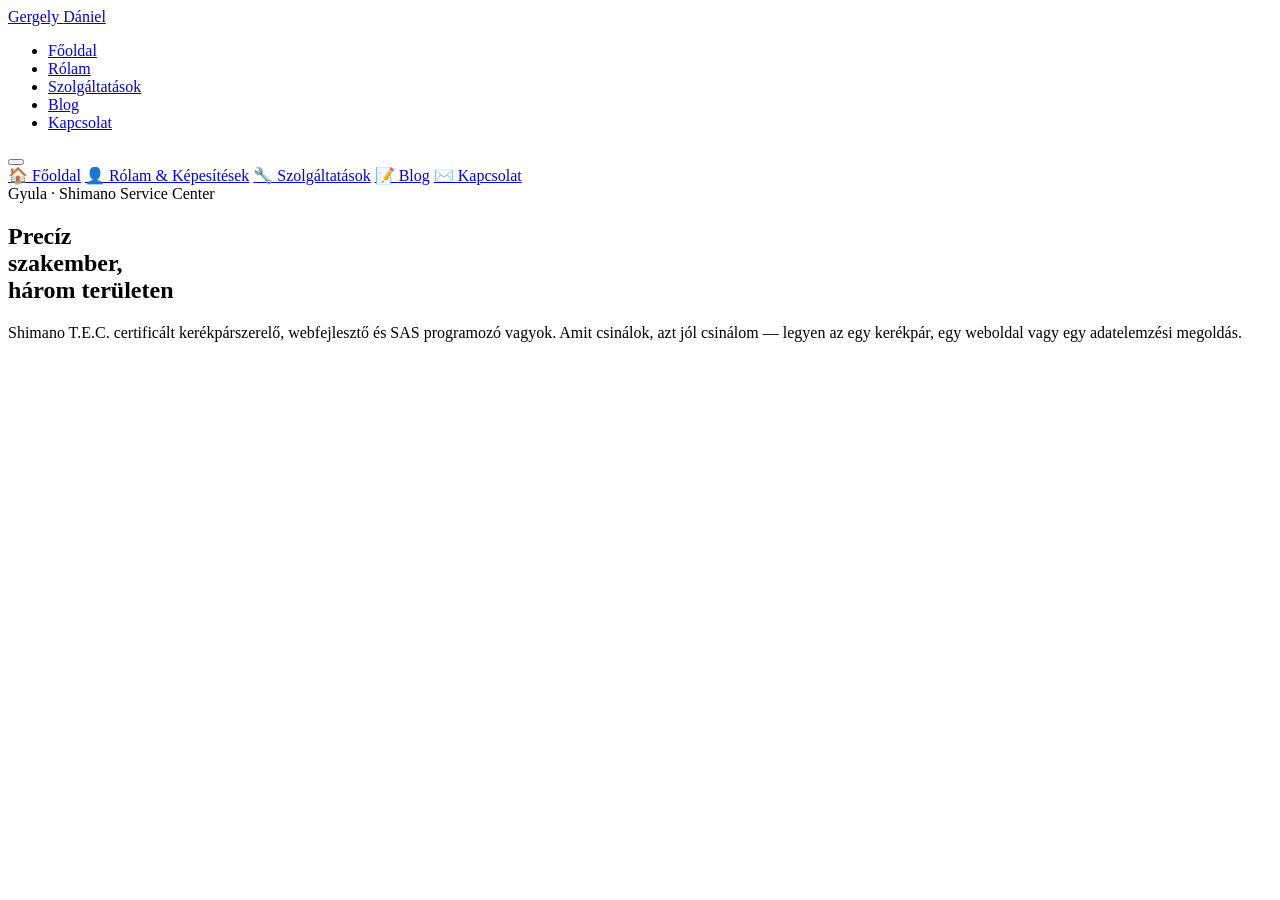
==== index.html @ d9938f2e "..." ====
<!DOCTYPE html>
<html lang="hu">
<head>
  <meta charset="UTF-8">
  <meta name="viewport" content="width=device-width, initial-scale=1.0">
  <meta name="description" content="Shimano T.E.C. certificált kerékpárszerelő, webfejlesztő és SAS programozó Gyuláról.">
  <title>Gergely Dániel – Shimano szerelő · Webfejlesztő · SAS programozó</title>
  <link rel="stylesheet" href="css/style.css">
  <link rel="stylesheet" href="css/home.css">
</head>
<body data-page="home">

  <!-- NAVIGÁCIÓ -->
  <nav class="nav scrolled">
    <div class="nav-inner">
      <a href="index.html" class="nav-logo">Gergely <span>Dániel</span></a>
      <ul class="nav-links">
        <li><a href="index.html" data-page="home">Főoldal</a></li>
        <li><a href="pages/rolam.html" data-page="rolam">Rólam</a></li>
        <li><a href="pages/szolgaltatasok.html" data-page="szolgaltatasok">Szolgáltatások</a></li>
        <li><a href="pages/blog.html" data-page="blog">Blog</a></li>
        <li><a href="pages/kapcsolat.html" data-page="kapcsolat" class="nav-cta">Kapcsolat</a></li>
      </ul>
      <button class="hamburger" id="hamburger" aria-label="Menü">
        <span></span><span></span><span></span>
      </button>
    </div>
  </nav>

  <div class="mobile-nav" id="mobile-nav">
    <a href="index.html">🏠 Főoldal</a>
    <a href="pages/rolam.html">👤 Rólam &amp; Képesítések</a>
    <a href="pages/szolgaltatasok.html">🔧 Szolgáltatások</a>
    <a href="pages/blog.html">📝 Blog</a>
    <a href="pages/kapcsolat.html">✉️ Kapcsolat</a>
  </div>

  <div class="page">

    <!-- HERO -->
    <section class="hero">

      <div class="hero-left">
        <div class="hero-eyebrown">
          <div class="hero-eyebrown-dot"></div>
          Gyula · Shimano Service Center
        </div>

        <h1 class="hero-title">
          Precíz<br>
          <span class="line-blue">szakember,</span><br>
          <span class="line-thin">három területen</span>
        </h1>

        <p class="hero-desc">
          Shimano T.E.C. certificált kerékpárszerelő, webfejlesztő és SAS programozó vagyok.
          Amit csinálok, azt jól csinálom — legyen az egy kerékpár, egy weboldal vagy egy adatelemzési megoldás.
        </p>

        
          
      </div>
    </section>
  </div>


  <script src="js/nav.js"></script>
</body>

</html>
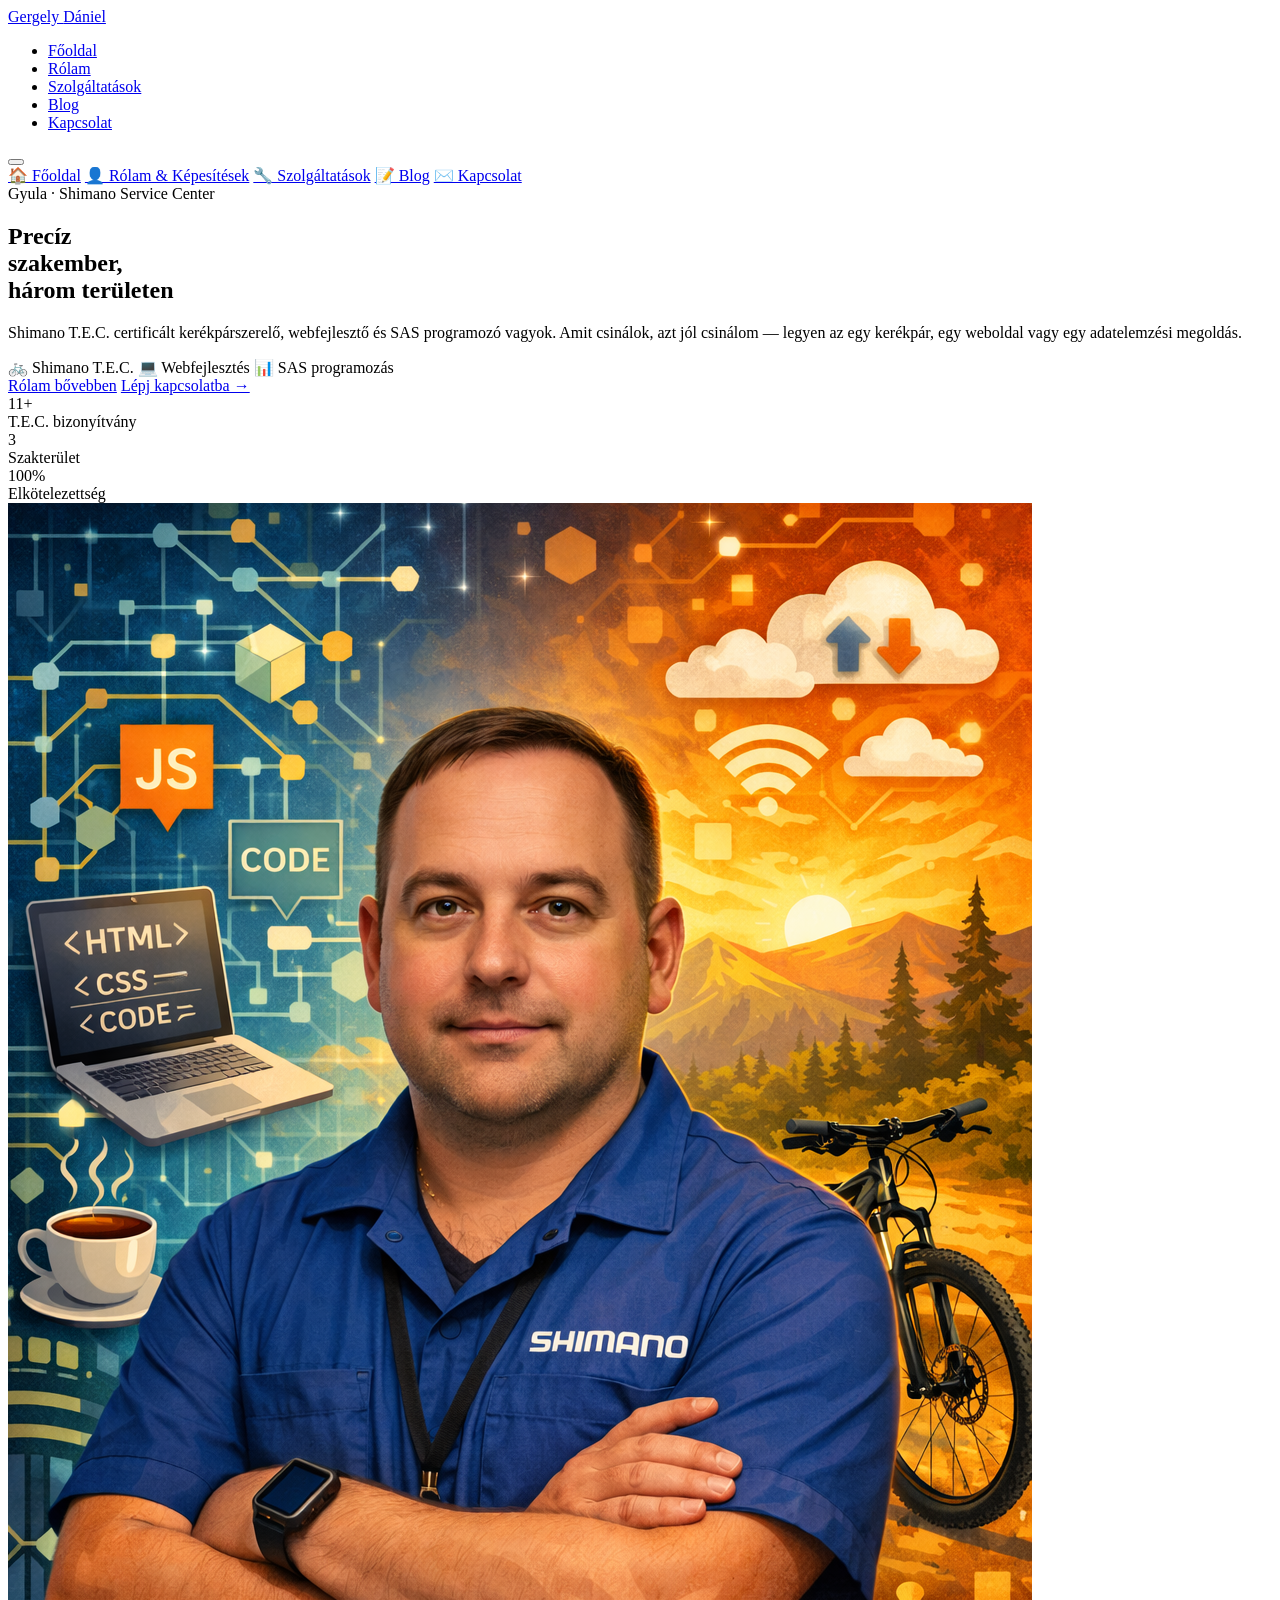
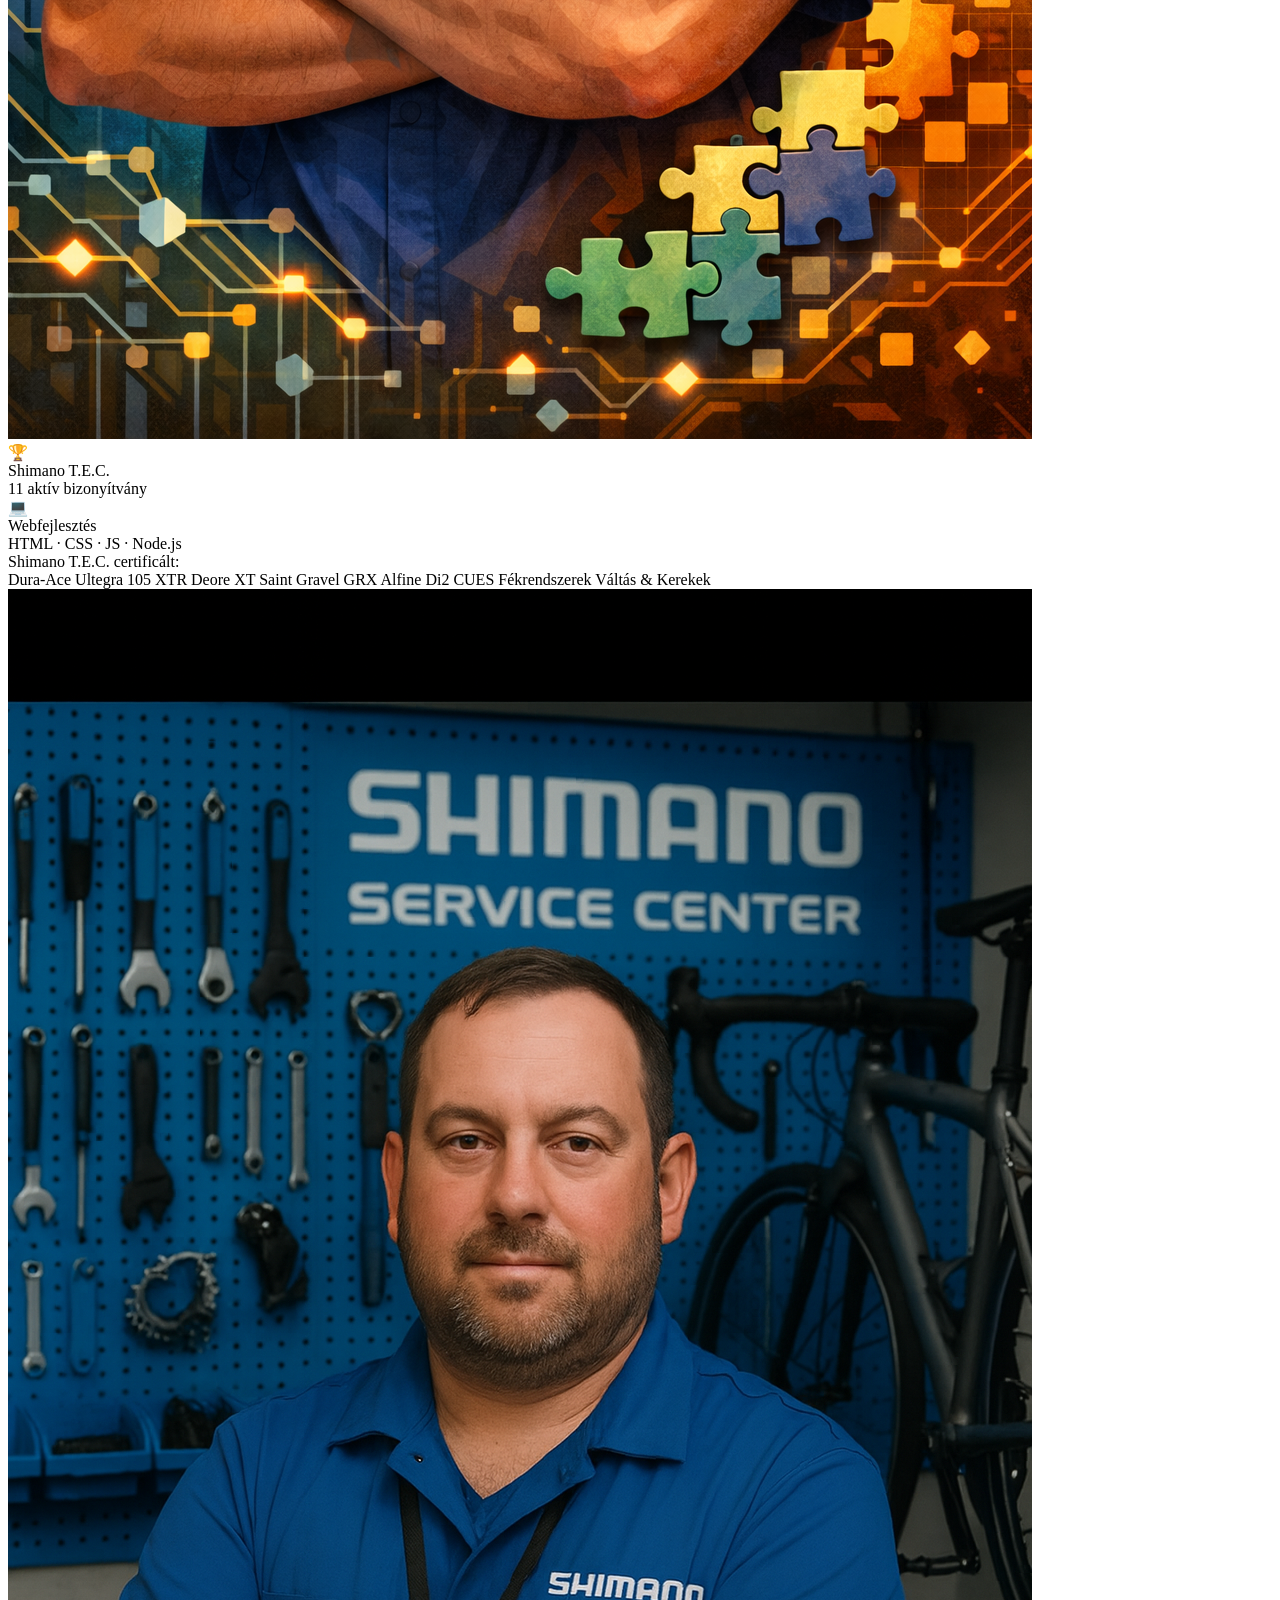
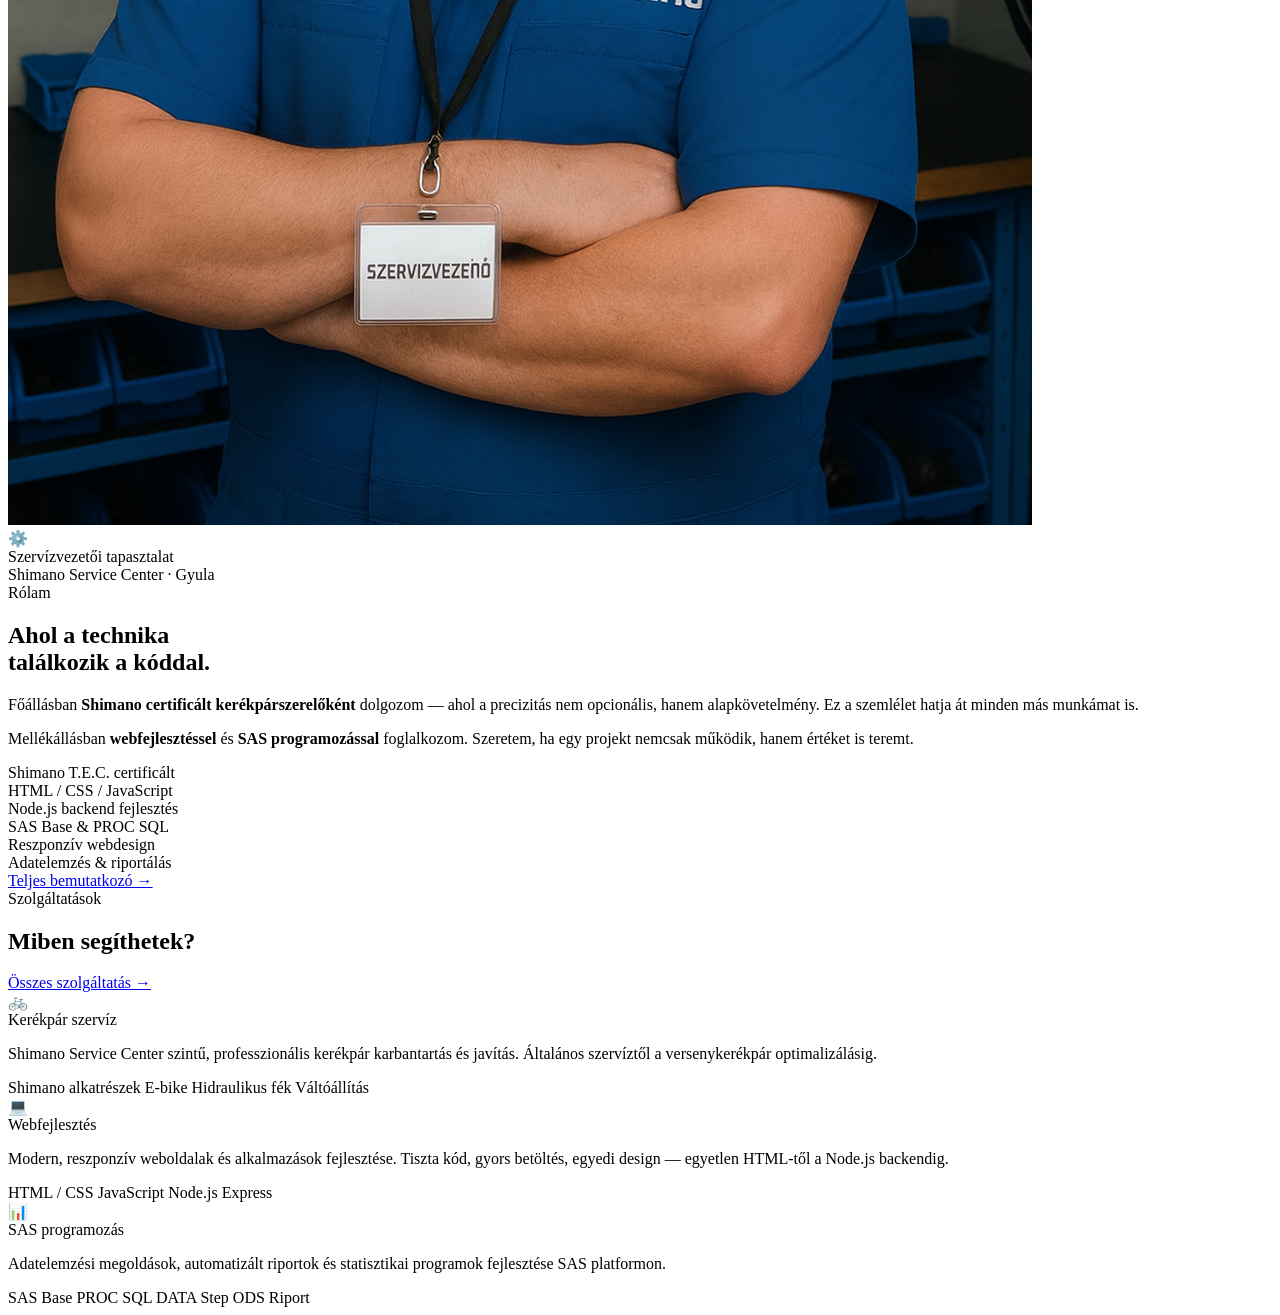
==== commit 9aa79303: "..." ====
--- a/index.html
+++ b/index.html
@@ -57,10 +57,163 @@
           Amit csinálok, azt jól csinálom — legyen az egy kerékpár, egy weboldal vagy egy adatelemzési megoldás.
         </p>
 
-        
-          
-      </div>
+        <div class="hero-roles">
+          <span class="hero-role">🚲 Shimano T.E.C.</span>
+          <span class="hero-role">💻 Webfejlesztés</span>
+          <span class="hero-role">📊 SAS programozás</span>
+        </div>
+
+        <div class="hero-btns">
+          <a href="pages/rolam.html" class="btn btn-dark">Rólam bővebben</a>
+          <a href="pages/kapcsolat.html" class="btn btn-outline">Lépj kapcsolatba →</a>
+        </div>
+
+        <div class="hero-stats">
+          <div class="hero-stat">
+            <span class="hero-stat-n">11<span>+</span></span>
+            <div class="hero-stat-1">T.E.C. bizonyítvány</div>
+          </div>
+          <div class="hero-stat">
+            <span class="hero-stat-n">3</span>
+            <div class="hero-stat-1">Szakterület</div>
+          </div>
+          <div class="hero-stat">
+            <span class="hero-stat-n">100<span>%</span></span>
+            <div class="hero-stat-l">Elkötelezettség</div>
+          </div>
+        </div>          
+      </div>
+
+      <div class="hero-right">
+        <img src="images/foto_ai.png" alt="Gergely Dániel" loading="eager">
+        <div class="hero-right-overlay"></div>
+        <div class="float-card float-card-top">
+          <div class="float-card-ico">🏆</div>
+          <div>
+            <div>Shimano T.E.C.</div>
+            <div class="float-card-sub">11 aktív bizonyítvány</div>
+          </div>
+        </div>
+        <div class="float-card float-card-bottom">
+          <div class="float-card-ico">💻</div>
+          <div>
+            <div>Webfejlesztés</div>
+            <div class="float-card-sub">HTML · CSS · JS · Node.js</div>
+          </div>
+        </div>
+      </div>
+
     </section>
+
+    <!-- SHIMANO STRIP -->
+    <div class="shimano-strip">
+      <div class="shimano-strip-inner">
+        <div class="shimano-strip-label">Shimano T.E.C. certificált:</div>
+        <div class="shimano-strip-certs">
+          <span class="shimano-cert">Dura-Ace</span>
+          <span class="shimano-cert">Ultegra</span>
+          <span class="shimano-cert">105</span>
+          <span class="shimano-cert">XTR</span>
+          <span class="shimano-cert">Deore XT</span>
+          <span class="shimano-cert">Saint</span>
+          <span class="shimano-cert">Gravel GRX</span>
+          <span class="shimano-cert">Alfine Di2</span>
+          <span class="shimano-cert">CUES</span>
+          <span class="shimano-cert">Fékrendszerek</span>
+          <span class="shimano-cert">Váltás &amp; Kerekek</span>
+        </div>
+      </div>
+    </div>
+
+    <!-- RÓLAM PREVIEW -->
+    <section class="about-preview">
+      <div class="about-grid">
+
+        <div class="about-img-wrap animate-up">
+          <img src="images/foto_real.PNG" alt="Gergely Dániel - Shimano Service Center" loading="lazy">
+          <div class="about-img-badge">
+            <div class="about-img-badge-ico">⚙️</div>
+            <div>
+              <div class="about-img-badge-title">Szervízvezetői tapasztalat</div>
+              <div class="about-img-badge-sub">Shimano Service Center · Gyula</div>
+            </div>
+          </div>
+        </div>
+
+        <div class="animate-up delay-2">
+          <div class="label">Rólam</div>
+          <h2>Ahol a technika<br>találkozik a kóddal.</h2>
+          <div class="about-content">
+            <p>Főállásban <strong>Shimano certificált kerékpárszerelőként</strong> dolgozom — ahol a precizitás nem opcionális, hanem alapkövetelmény. Ez a szemlélet hatja át minden más munkámat is.</p>
+            <p>Mellékállásban <strong>webfejlesztéssel</strong> és <strong>SAS programozással</strong> foglalkozom. Szeretem, ha egy projekt nemcsak működik, hanem értéket is teremt.</p>
+          </div>
+          <div class="about-skills">
+            <div class="about-skill">Shimano T.E.C. certificált</div>
+            <div class="about-skill">HTML / CSS / JavaScript</div>
+            <div class="about-skill">Node.js backend fejlesztés</div>
+            <div class="about-skill">SAS Base &amp; PROC SQL</div>
+            <div class="about-skill">Reszponzív webdesign</div>
+            <div class="about-skill">Adatelemzés &amp; riportálás</div>
+          </div>
+          <a href="pages/rolam.html" class="btn btn-blue">Teljes bemutatkozó →</a>
+        </div>
+
+      </div>
+    </section>
+
+    <!-- SZOLGÁLTATÁSOK PREVIEW -->
+    <section class="services-preview">
+      <div class="services-head">
+        <div>
+          <div class="label">Szolgáltatások</div>
+          <h2 class="h2">Miben segíthetek?</h2>
+        </div>
+        <a href="pages/szolgaltatasok.html" class="btn btn-outline">Összes szolgáltatás →</a>
+      </div>
+
+      <div class="services-grid">
+
+        <div class="service-card animate-up">
+          <div class="service-icon icon-blue">🚲</div>
+          <div class="service-title">Kerékpár szervíz</div>
+          <p class="service-desc">Shimano Service Center szintű, professzionális kerékpár karbantartás és javítás. Általános szervíztől a versenykerékpár optimalizálásig.</p>
+          <div class="service-chips">
+            <span class="service-chip">Shimano alkatrészek</span>
+            <span class="service-chip">E-bike</span>
+            <span class="service-chip">Hidraulikus fék</span>
+            <span class="service-chip">Váltóállítás</span>
+          </div>
+        </div>
+
+        <div class="service-card animate-up delay-2">
+          <div class="service-icon icon-slate">💻</div>
+          <div class="service-title">Webfejlesztés</div>
+          <p class="service-desc">Modern, reszponzív weboldalak és alkalmazások fejlesztése. Tiszta kód, gyors betöltés, egyedi design — egyetlen HTML-től a Node.js backendig.</p>
+          <div class="service-chips">
+            <span class="chip">HTML / CSS</span>
+            <span class="chip">JavaScript</span>
+            <span class="chip">Node.js</span>
+            <span class="chip">Express</span>
+          </div>
+        </div>
+
+        <div class="service-card animate-up delay-3">
+          <div class="service-icon icon-cyan">📊</div>
+          <div class="service-title">SAS programozás</div>
+          <p class="service-desc">Adatelemzési megoldások, automatizált riportok és statisztikai programok fejlesztése SAS platformon.</p>
+          <div class="service-chips">
+            <span class="chip">SAS Base</span>
+            <span class="chip">PROC SQL</span>
+            <span class="chip">DATA Step</span>
+            <span class="chip">ODS Riport</span>
+          </div>
+        </div>
+
+      </div>
+    </section>
+
+    <!-- CERT TEASER -->
+    
   </div>
 
 
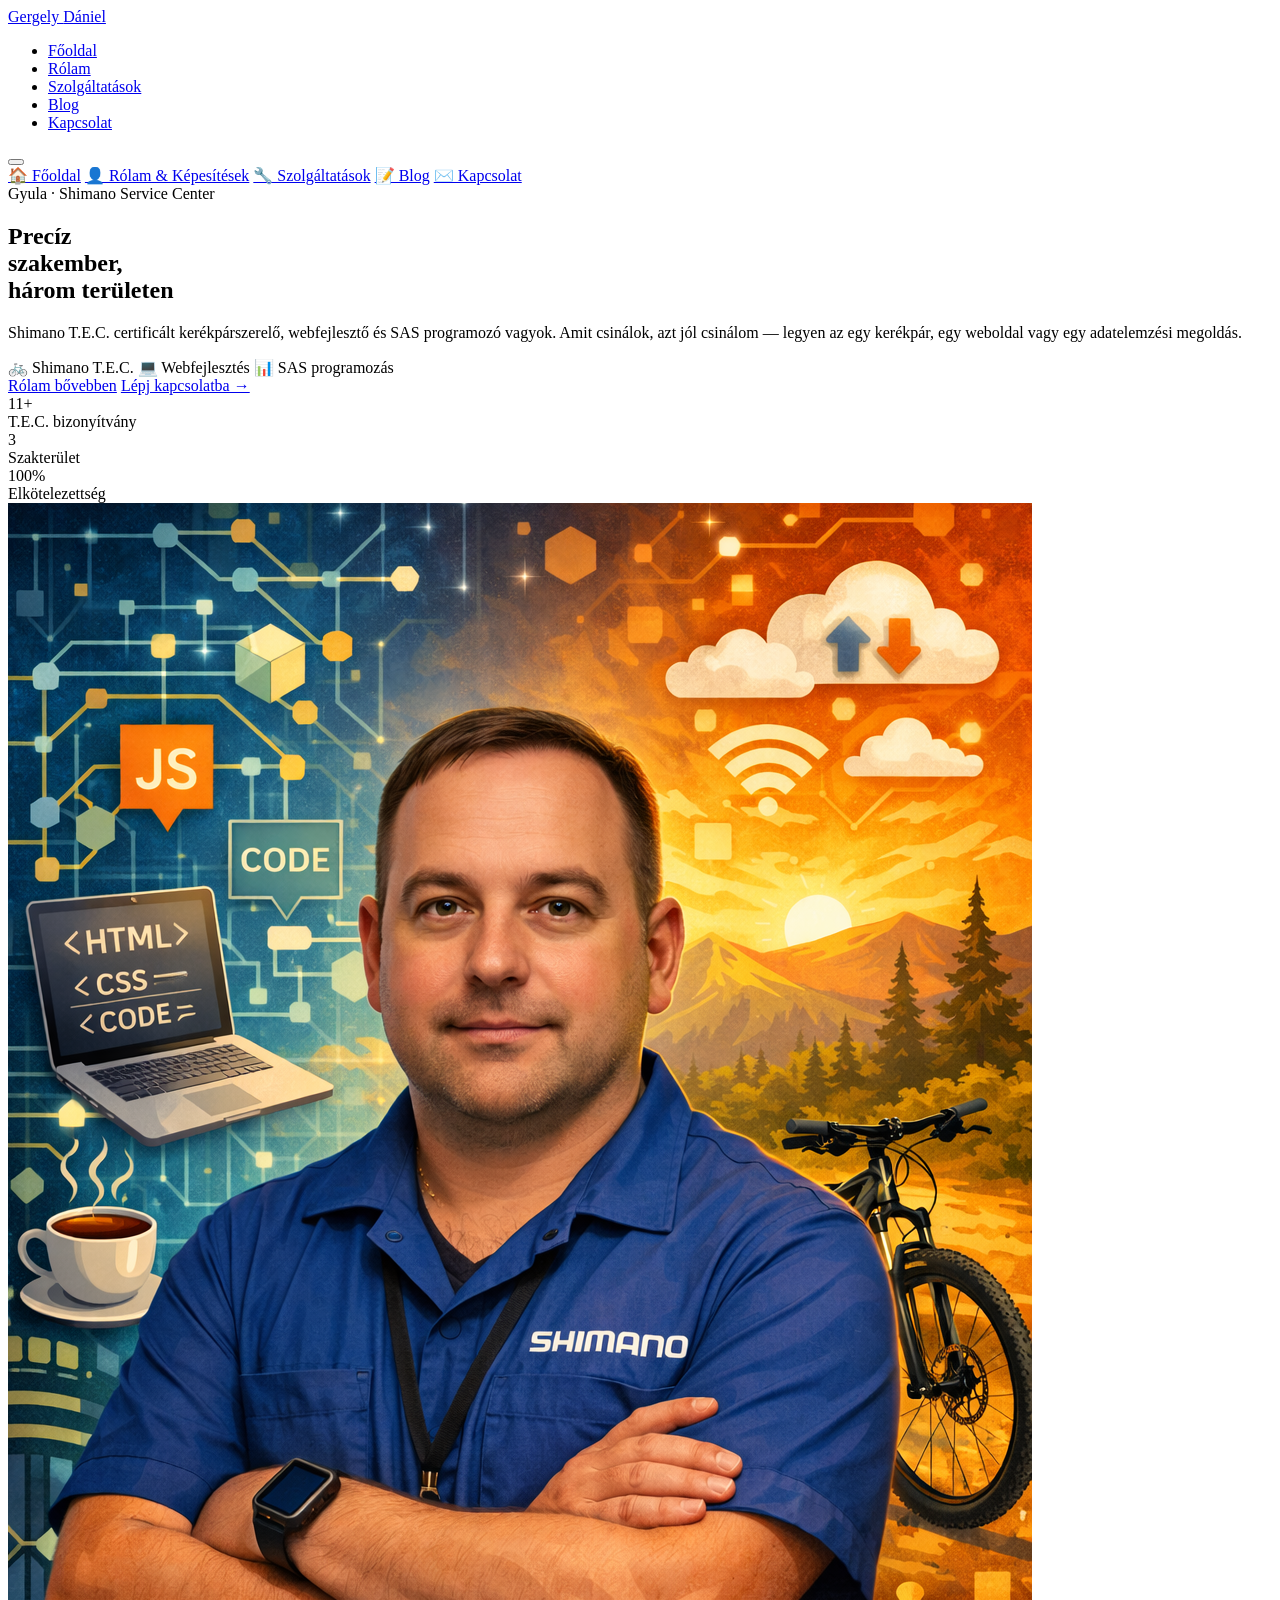
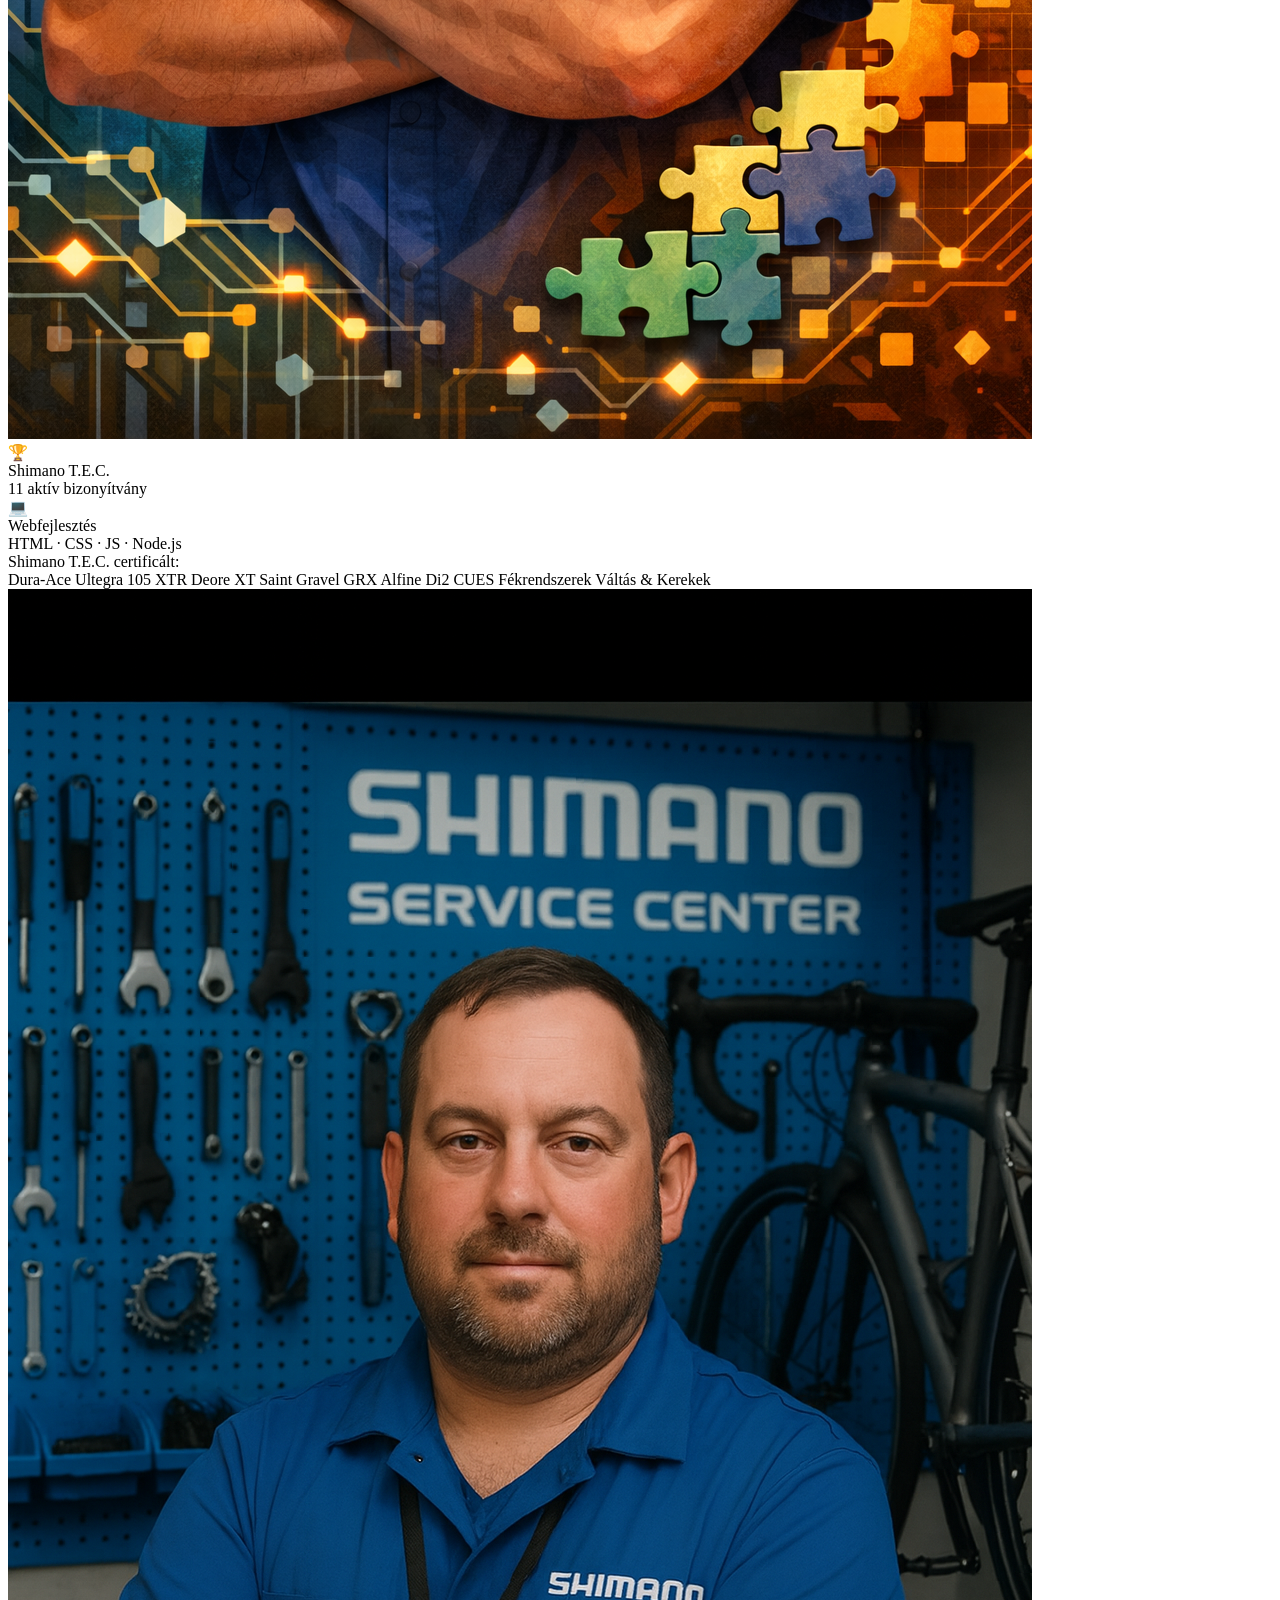
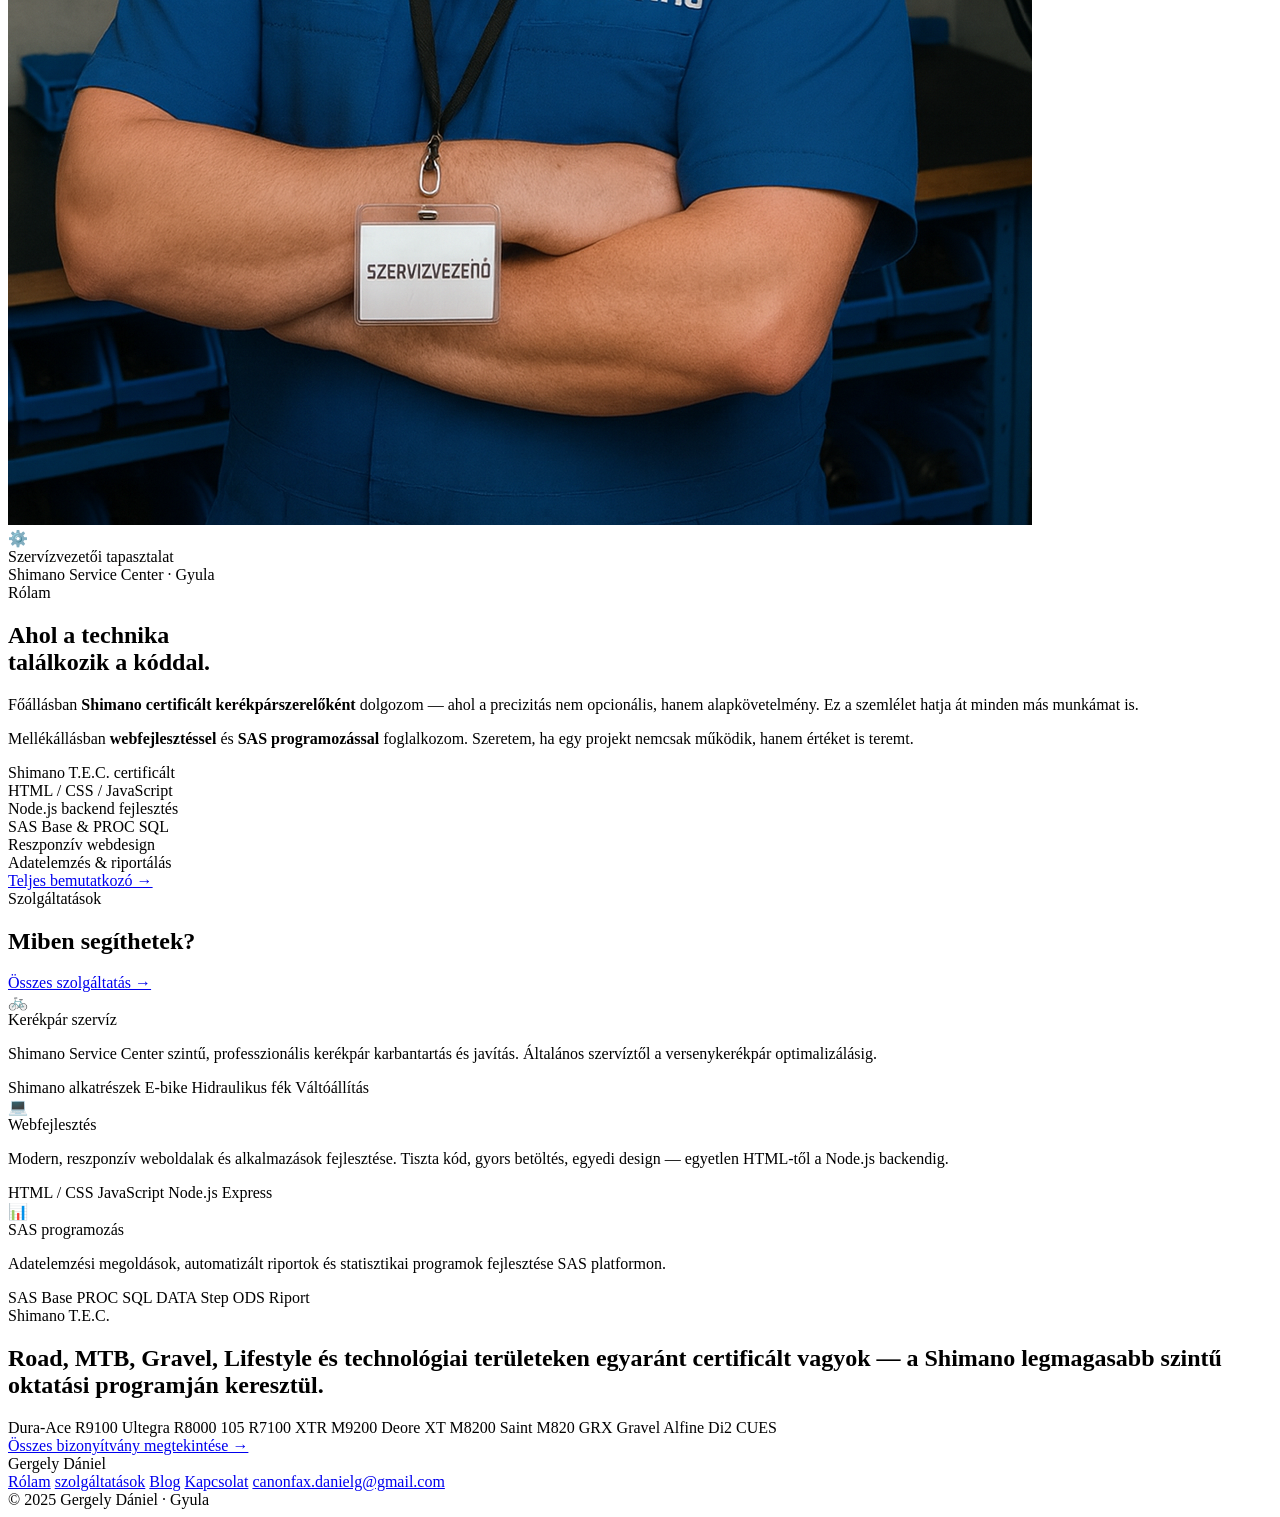
==== commit 02bcf84e: "..." ====
--- a/index.html
+++ b/index.html
@@ -213,9 +213,42 @@
     </section>
 
     <!-- CERT TEASER -->
-    
+    <section class="cert-teaser">
+      <div class="cert-teaser-inner animate-up">
+        <div class="label">Shimano T.E.C.</div>
+        <h2 class="lead">Road, MTB, Gravel, Lifestyle és technológiai területeken egyaránt certificált vagyok — a Shimano legmagasabb szintű oktatási programján keresztül.</h2>
+        <div class="cert-badges-row">
+          <span class="cert-badge-pill">Dura-Ace R9100</span>
+          <span class="cert-badge-pill">Ultegra R8000</span>
+          <span class="cert-badge-pill">105 R7100</span>
+          <span class="cert-badge-pill">XTR M9200</span>
+          <span class="cert-badge-pill">Deore XT M8200</span>
+          <span class="cert-badge-pill">Saint M820</span>
+          <span class="cert-badge-pill">GRX Gravel</span>
+          <span class="cert-badge-pill">Alfine Di2</span>
+          <span class="cert-badge-pill">CUES</span>
+        </div>
+        <a href="pages/rolam.html" class="btn cert-teaser-btn">Összes bizonyítvány megtekintése →</a>
+      </div>
+    </section>
+
+
   </div>
 
+  <!-- FOOTER -->
+  <footer>
+    <div class="footer-inner">
+      <div class="footer-logo">Gergely <span>Dániel</span></div>
+      <div class="footer-links">
+        <a href="pages/rolam.html">Rólam</a>
+        <a href="pages/szolgaltatasok.html">szolgáltatások</a>
+        <a href="pages/blog.html">Blog</a>
+        <a href="pages/kapcsolat.html">Kapcsolat</a>
+        <a href="mailto:canonfax.danielg@gmail.com">canonfax.danielg@gmail.com</a>
+      </div>
+      <div>© 2025 Gergely Dániel · Gyula</div>
+    </div>
+  </footer>
 
   <script src="js/nav.js"></script>
 </body>
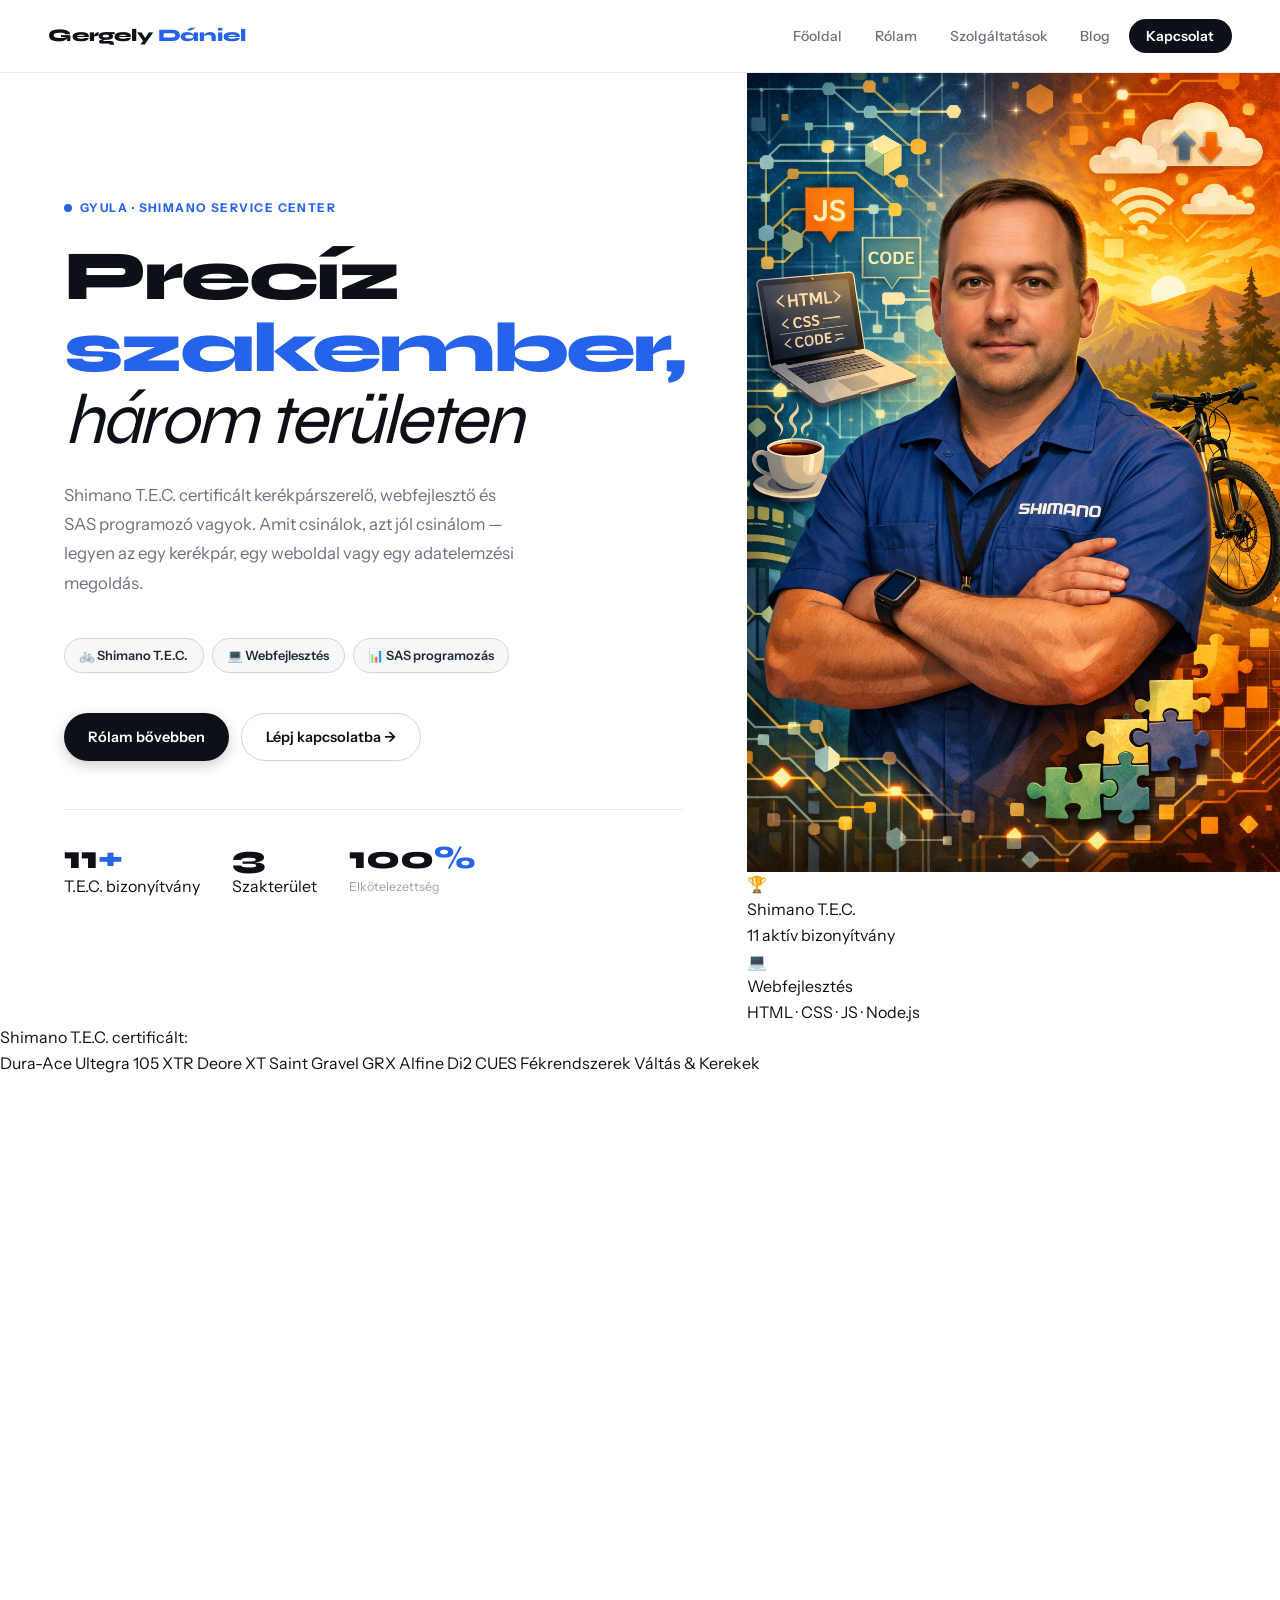
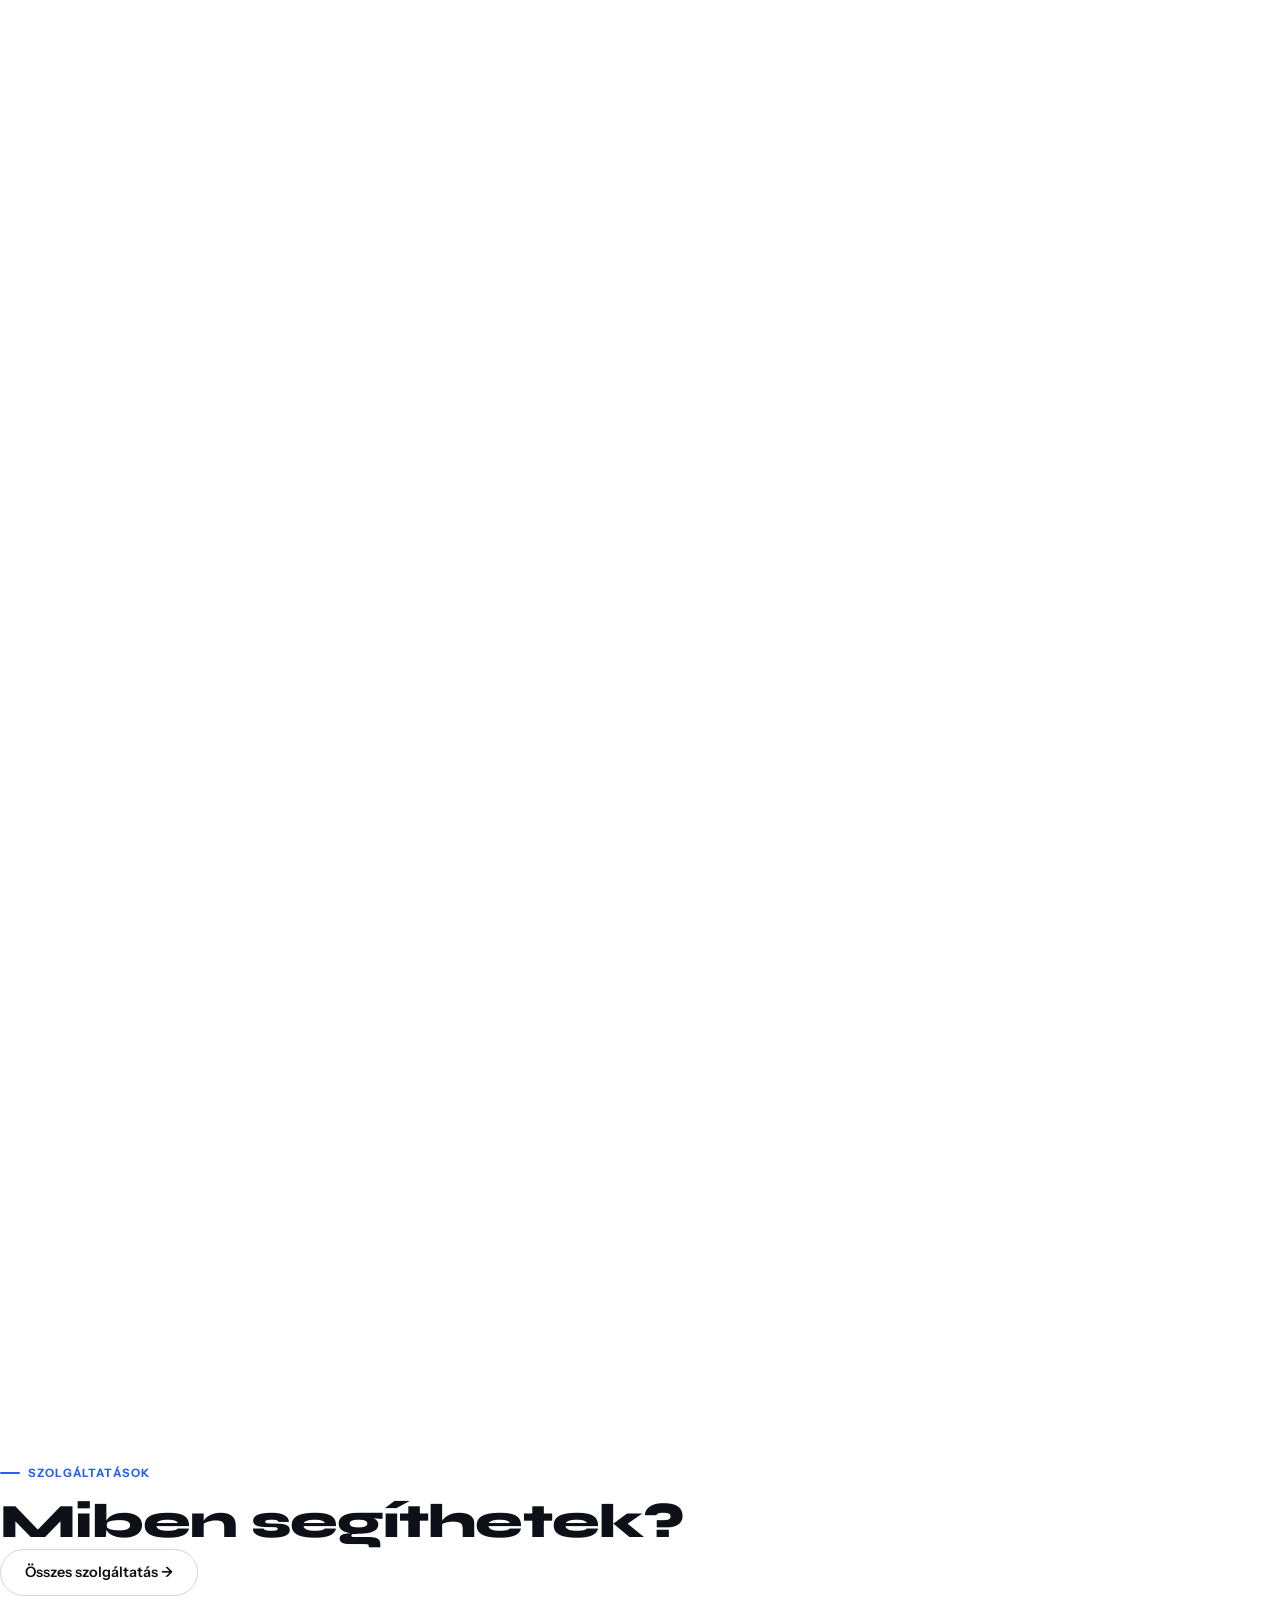
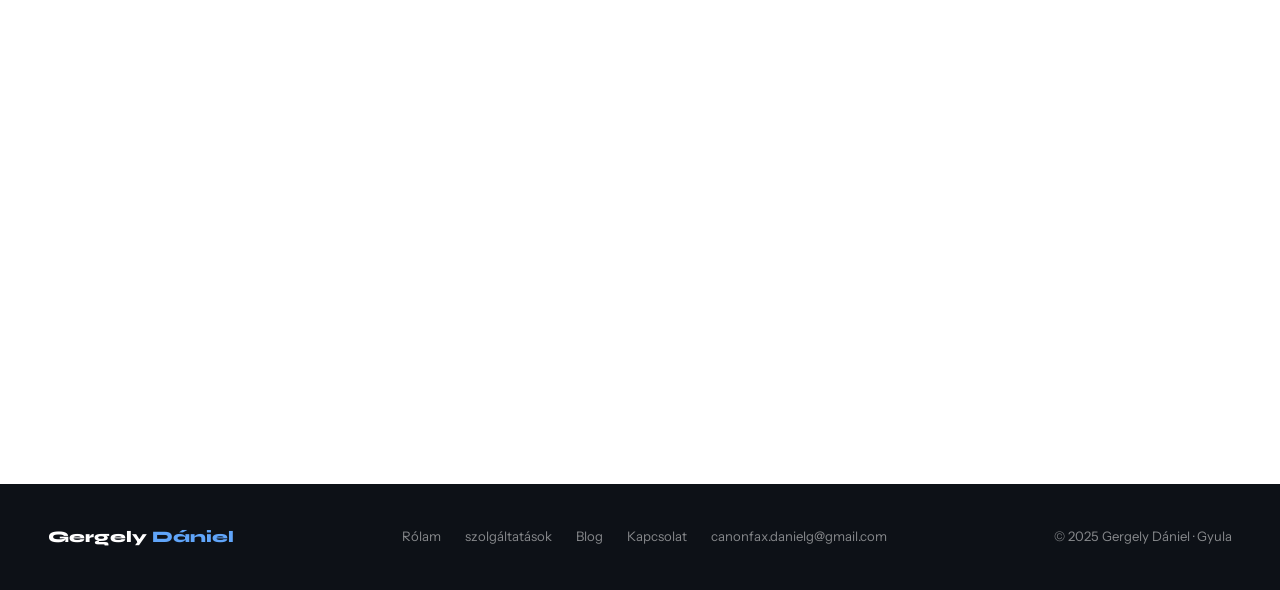
==== commit fd1aeded: "..." ====
--- a/index.html
+++ b/index.html
@@ -41,8 +41,8 @@
     <section class="hero">
 
       <div class="hero-left">
-        <div class="hero-eyebrown">
-          <div class="hero-eyebrown-dot"></div>
+        <div class="hero-eyebrow">
+          <div class="hero-eyebrow-dot"></div>
           Gyula · Shimano Service Center
         </div>
 
--- a/css/style.css
+++ b/css/style.css
@@ -0,0 +1,293 @@
+/* ═══════════════════════════════════════════
+   Gergely Dániel Portfolio · style.css
+   Közös alap – csak globális stílusok
+   ═══════════════════════════════════════════ */
+
+@import url('https://fonts.googleapis.com/css2?family=Syne:wght@400;500;600;700;800&family=Instrument+Sans:ital,wght@0,400;0,500;0,600;1,400&display=swap');
+
+/* ── Változók ── */
+:root {
+  --white:      #ffffff;
+  --off:        #f7f8fa;
+  --off2:       #f0f2f5;
+  --gray-100:   #e8eaed;
+  --gray-200:   #d1d5db;
+  --gray-400:   #9ca3af;
+  --gray-600:   #6b7280;
+  --gray-800:   #1f2937;
+  --ink:        #0d1117;
+  --blue:       #2563eb;
+  --blue-dark:  #1d4ed8;
+  --blue-light: #60a5fa;
+  --blue-pale:  #eff6ff;
+  --blue-mid:   #bfdbfe;
+  --green:      #10b981;
+  --orange:     #f59e0b;
+  --shimano:    #0066cc;
+
+  --font-display: 'Syne', sans-serif;
+  --font-body:    'Instrument Sans', sans-serif;
+
+  --shadow-sm: 0 1px 3px rgba(0,0,0,.06);
+  --shadow:    0 4px 20px rgba(0,0,0,.08);
+  --shadow-lg: 0 12px 40px rgba(0,0,0,.12);
+  --shadow-xl: 0 24px 60px rgba(0,0,0,.15);
+
+  --r:    8px;
+  --r2:   16px;
+  --r3:   24px;
+  --t:    .2s ease;
+  --nav-h: 72px;
+}
+
+/* ── Reset ── */
+*, *::before, *::after { box-sizing: border-box; margin: 0; padding: 0; }
+html { scroll-behavior: smooth; font-size: 16px; -webkit-font-smoothing: antialiased; }
+body {
+  font-family: var(--font-body);
+  background: var(--white);
+  color: var(--ink);
+  line-height: 1.6;
+  overflow-x: hidden;
+}
+img { max-width: 100%; height: auto; display: block; }
+a { color: inherit; text-decoration: none; }
+button { font-family: var(--font-body); cursor: pointer; }
+
+/* ── Tipográfia ── */
+.h1 {
+  font-family: var(--font-display);
+  font-size: clamp(2.8rem, 6vw, 5rem);
+  font-weight: 800; line-height: 1.05;
+  letter-spacing: -.03em; color: var(--ink);
+}
+.h2 {
+  font-family: var(--font-display);
+  font-size: clamp(2rem, 4vw, 3rem);
+  font-weight: 800; line-height: 1.1;
+  letter-spacing: -.02em; color: var(--ink);
+}
+.h3 {
+  font-family: var(--font-display);
+  font-size: 1.35rem; font-weight: 700;
+  letter-spacing: -.01em; color: var(--ink);
+}
+.lead {
+  font-size: clamp(1rem, 2vw, 1.15rem);
+  color: var(--gray-600); line-height: 1.75;
+}
+
+/* ── Label ── */
+.label {
+  display: inline-flex; align-items: center; gap: .5rem;
+  font-size: .72rem; font-weight: 700; letter-spacing: .1em; text-transform: uppercase;
+  color: var(--blue); margin-bottom: .85rem;
+}
+.label::before {
+  content: ''; width: 20px; height: 2px;
+  background: var(--blue); border-radius: 2px; flex-shrink: 0;
+}
+
+/* ── Gombok ── */
+.btn {
+  display: inline-flex; align-items: center; gap: .45rem;
+  font-family: var(--font-body); font-size: .9rem; font-weight: 600;
+  padding: .7rem 1.5rem; border-radius: 50px; border: none;
+  cursor: pointer; transition: all var(--t); text-decoration: none;
+  white-space: nowrap;
+}
+.btn-dark {
+  background: var(--ink); color: var(--white);
+  box-shadow: 0 4px 14px rgba(0,0,0,.2);
+}
+.btn-dark:hover {
+  background: var(--gray-800);
+  transform: translateY(-2px);
+  box-shadow: 0 8px 24px rgba(0,0,0,.25);
+}
+.btn-blue {
+  background: var(--blue); color: var(--white);
+  box-shadow: 0 4px 14px rgba(37,99,235,.3);
+}
+.btn-blue:hover {
+  background: var(--blue-dark);
+  transform: translateY(-2px);
+  box-shadow: 0 8px 24px rgba(37,99,235,.4);
+}
+.btn-outline {
+  background: transparent; color: var(--ink);
+  border: 1.5px solid var(--gray-200);
+}
+.btn-outline:hover {
+  border-color: var(--blue); color: var(--blue);
+  transform: translateY(-2px);
+}
+.btn-sm { padding: .45rem .95rem; font-size: .82rem; }
+
+/* ── Badge ── */
+.badge {
+  display: inline-flex; align-items: center; gap: .3rem;
+  font-size: .72rem; font-weight: 700;
+  padding: .3rem .75rem; border-radius: 50px;
+}
+.badge-blue   { background: var(--blue-pale); color: var(--blue); }
+.badge-green  { background: #ecfdf5; color: var(--green); }
+.badge-gray   { background: var(--off2); color: var(--gray-600); border: 1px solid var(--gray-200); }
+
+/* ── Chip ── */
+.chip {
+  display: inline-block; font-size: .72rem; font-weight: 600;
+  padding: .25rem .65rem; border-radius: 50px;
+  background: var(--off2); color: var(--gray-600);
+  border: 1px solid var(--gray-200);
+}
+
+/* ── Szekciók ── */
+.section {
+  padding: clamp(4rem, 8vw, 7rem) clamp(1.5rem, 5vw, 3rem);
+}
+.section-inner { max-width: 1280px; margin: 0 auto; }
+.section-narrow { max-width: 900px; margin: 0 auto; }
+
+/* ── Kártya ── */
+.card {
+  background: var(--white); border: 1px solid var(--gray-100);
+  border-radius: var(--r2); padding: 1.75rem;
+  box-shadow: var(--shadow-sm); transition: all .3s ease;
+}
+.card:hover { box-shadow: var(--shadow); transform: translateY(-3px); }
+
+/* ── Navigáció ── */
+.nav {
+  position: fixed; top: 0; left: 0; right: 0; z-index: 1000;
+  height: var(--nav-h);
+  display: flex; align-items: center;
+  padding: 0 clamp(1.5rem, 5vw, 3rem);
+  transition: background .3s, box-shadow .3s;
+}
+.nav.scrolled {
+  background: rgba(255,255,255,.95);
+  backdrop-filter: blur(20px);
+  box-shadow: 0 1px 0 var(--gray-100);
+}
+.nav-inner {
+  width: 100%; max-width: 1280px; margin: 0 auto;
+  display: flex; align-items: center; justify-content: space-between;
+}
+.nav-logo {
+  font-family: var(--font-display);
+  font-size: 1.1rem; font-weight: 800;
+  color: var(--ink); letter-spacing: -.01em;
+}
+.nav-logo span { color: var(--blue); }
+
+.nav-links {
+  display: flex; align-items: center; gap: .25rem; list-style: none;
+}
+.nav-links a {
+  font-size: .875rem; font-weight: 500; color: var(--gray-600);
+  padding: .45rem .9rem; border-radius: 6px;
+  transition: all var(--t); position: relative;
+}
+.nav-links a:hover { color: var(--ink); background: var(--off2); }
+.nav-links a.active { color: var(--ink); }
+.nav-links a.active::after {
+  content: ''; position: absolute; bottom: 2px; left: 50%;
+  transform: translateX(-50%);
+  width: 4px; height: 4px; border-radius: 50%; background: var(--blue);
+}
+.nav-cta {
+  background: var(--ink) !important; color: var(--white) !important;
+  padding: .5rem 1.1rem !important; border-radius: 50px !important;
+  font-weight: 600 !important;
+}
+.nav-cta:hover {
+  background: var(--blue) !important;
+  transform: translateY(-1px);
+}
+
+/* ── Hamburger ── */
+.hamburger {
+  display: none; flex-direction: column; gap: 5px;
+  background: none; border: none; cursor: pointer; padding: .5rem;
+}
+.hamburger span {
+  display: block; width: 24px; height: 2px;
+  background: var(--ink); border-radius: 2px; transition: all .25s;
+}
+.hamburger.open span:nth-child(1) { transform: translateY(7px) rotate(45deg); }
+.hamburger.open span:nth-child(2) { opacity: 0; }
+.hamburger.open span:nth-child(3) { transform: translateY(-7px) rotate(-45deg); }
+
+/* ── Mobil nav ── */
+.mobile-nav {
+  display: none; position: fixed;
+  top: var(--nav-h); left: 0; right: 0; bottom: 0;
+  background: var(--white); z-index: 999;
+  flex-direction: column; padding: 1.5rem;
+  gap: .35rem; overflow-y: auto;
+  border-top: 1px solid var(--gray-100);
+}
+.mobile-nav.open { display: flex; }
+.mobile-nav a {
+  font-size: 1rem; font-weight: 600; color: var(--gray-800);
+  padding: .85rem 1rem; border-radius: var(--r);
+  transition: background var(--t);
+}
+.mobile-nav a:hover { background: var(--off); }
+
+/* ── Page wrapper ── */
+.page { padding-top: var(--nav-h); min-height: 100vh; }
+
+/* ── Animációk ── */
+@keyframes fadeUp {
+  from { opacity: 0; transform: translateY(30px); }
+  to   { opacity: 1; transform: translateY(0); }
+}
+@keyframes float {
+  0%, 100% { transform: translateY(0); }
+  50%       { transform: translateY(-8px); }
+}
+@keyframes pulse-dot {
+  0%, 100% { transform: scale(1); opacity: 1; }
+  50%       { transform: scale(1.4); opacity: .6; }
+}
+
+.animate-up {
+  opacity: 0; transform: translateY(30px);
+  transition: opacity .6s ease, transform .6s ease;
+}
+.animate-up.in { opacity: 1; transform: translateY(0); }
+.delay-1 { transition-delay: .1s; }
+.delay-2 { transition-delay: .2s; }
+.delay-3 { transition-delay: .3s; }
+.delay-4 { transition-delay: .4s; }
+
+/* ── Footer ── */
+footer {
+  background: var(--ink); color: rgba(255,255,255,.5);
+  padding: 2.5rem clamp(1.5rem, 5vw, 3rem);
+  font-size: .82rem;
+}
+.footer-inner {
+  max-width: 1280px; margin: 0 auto;
+  display: flex; align-items: center; justify-content: space-between;
+  flex-wrap: wrap; gap: 1rem;
+}
+.footer-logo {
+  font-family: var(--font-display); font-weight: 800;
+  font-size: 1rem; color: var(--white);
+}
+.footer-logo span { color: var(--blue-light); }
+.footer-links { display: flex; gap: 1.5rem; flex-wrap: wrap; }
+.footer-links a { transition: color var(--t); }
+.footer-links a:hover { color: var(--white); }
+
+/* ── Reszponzív ── */
+@media (max-width: 860px) {
+  .nav-links, .nav-cta-wrap { display: none; }
+  .hamburger { display: flex; }
+}
+@media (max-width: 600px) {
+  .section { padding: 3rem 1.25rem; }
+}
--- a/css/home.css
+++ b/css/home.css
@@ -0,0 +1,113 @@
+/* ═══════════════════════════════════════════
+   home.css – Főoldal stílusok
+   ═══════════════════════════════════════════ */
+
+   /* ── Hero ── */
+   .hero {
+    min-height: calc(100vh - var(--nav-h));
+    display: grid;
+    grid-template-columns: 1fr 1fr;
+   }
+
+   .hero-left {
+    display: flex;
+    flex-direction: column;
+    justify-content: center;
+    padding: clamp(3rem, 6vw, 6rem) clamp(2rem, 5vw, 5rem);
+    background: var(--white);
+   }
+
+   .hero-eyebrow {
+    display: inline-flex;
+    align-items: center;
+    gap: .5rem;
+    font-size: .75rem;
+    font-weight: 700;
+    letter-spacing: .12em;
+    text-transform: uppercase;
+    color: var(--blue);
+    margin-bottom: 1.5rem;
+   }
+
+   .hero-eyebrow-dot {
+    width: 8px;
+    height: 8px;
+    border-radius: 50%;
+    background: var(--blue);
+    animation: pulse-dot 2s infinite;
+   }
+
+   .hero-title {
+    font-family: var(--font-display);
+    font-size: clamp(3rem, 5.5vw, 5.5rem);
+    font-weight: 800;
+    line-height: 1.02;
+    letter-spacing: -.04em;
+    color: var(--ink);
+    margin-bottom: 1.5rem;
+   }
+
+   .hero-title .line-blue { color: var(--blue); }
+   .hero-title .line-thin { font-weight: 400; font-style: italic; }
+
+   .hero-desc {
+    font-size: 1.05rem;
+    color: var(--gray-600);
+    line-height: 1.75;
+    max-width: 460px;
+    margin-bottom: 2.5rem;
+   }
+
+   .hero-roles {
+    display: flex;
+    flex-wrap: wrap;
+    gap: .5rem;
+    margin-bottom: 2.5rem;
+   }
+
+   .hero-role {
+    display: inline-flex;
+    align-items: center;
+    gap: .4rem;
+    font-size: .8rem;
+    font-weight: 600;
+    color: var(--gray-800);
+    background: var(--off);
+    border: 1px solid var(--gray-200);
+    padding: .4rem .9rem;
+    border-radius: 50px;
+   }
+
+   .hero-btns {
+    display: flex;
+    gap: .75rem;
+    flex-wrap: wrap;
+    margin-bottom: 3rem;
+   }
+
+   .hero-stats {
+    display: flex;
+    gap: 2rem;
+    padding-top: 2rem;
+    border-top: 1px solid var(--gray-100);
+    flex-wrap: wrap;
+   }
+
+   .hero-stat-n {
+    font-family: var(--font-display);
+    font-size: 2rem;
+    font-weight: 800;
+    color: var(--ink);
+    line-height: 1;
+    display: block;
+   }
+
+   .hero-stat-n span { color: var(--blue); }
+
+   .hero-stat-l {
+    font-size: .78rem;
+    color: var(--gray-400);
+    margin-top: .2rem;
+   }
+
+   /* ── Hero jobb – kép ── */
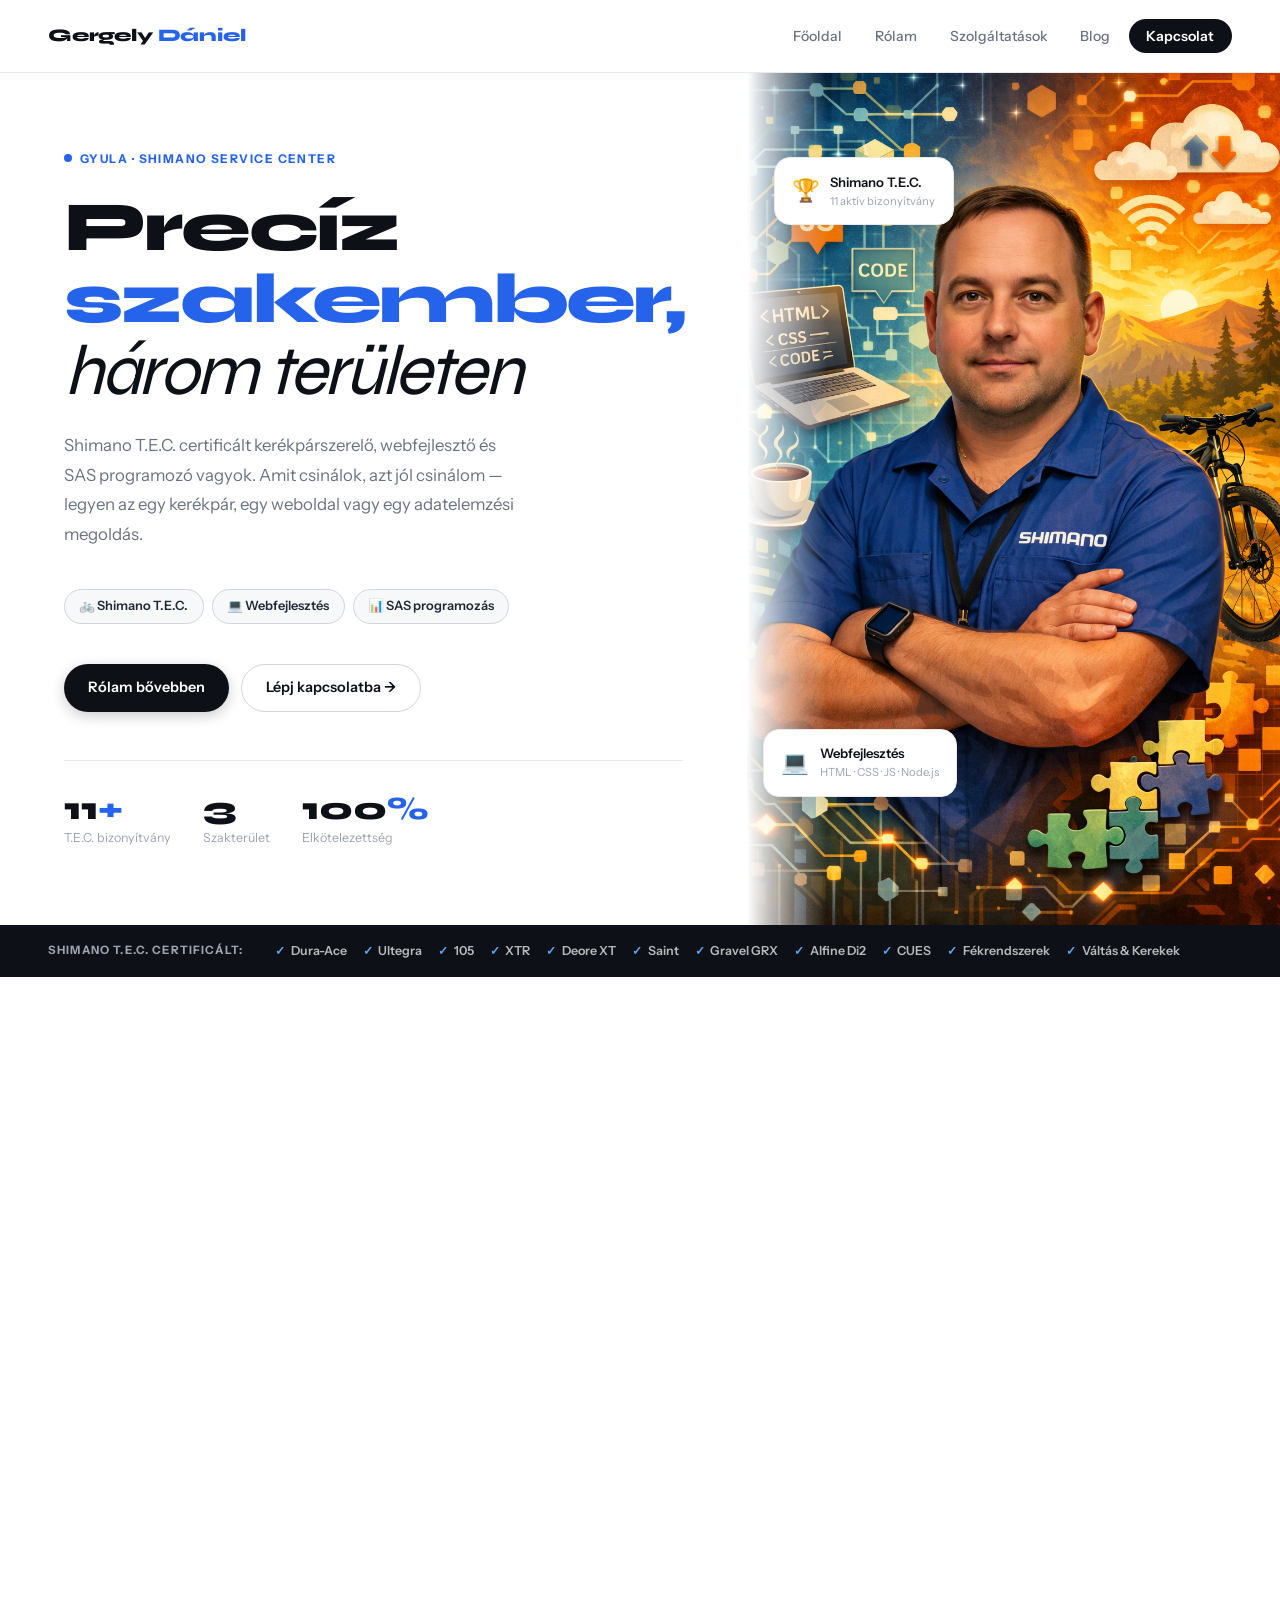
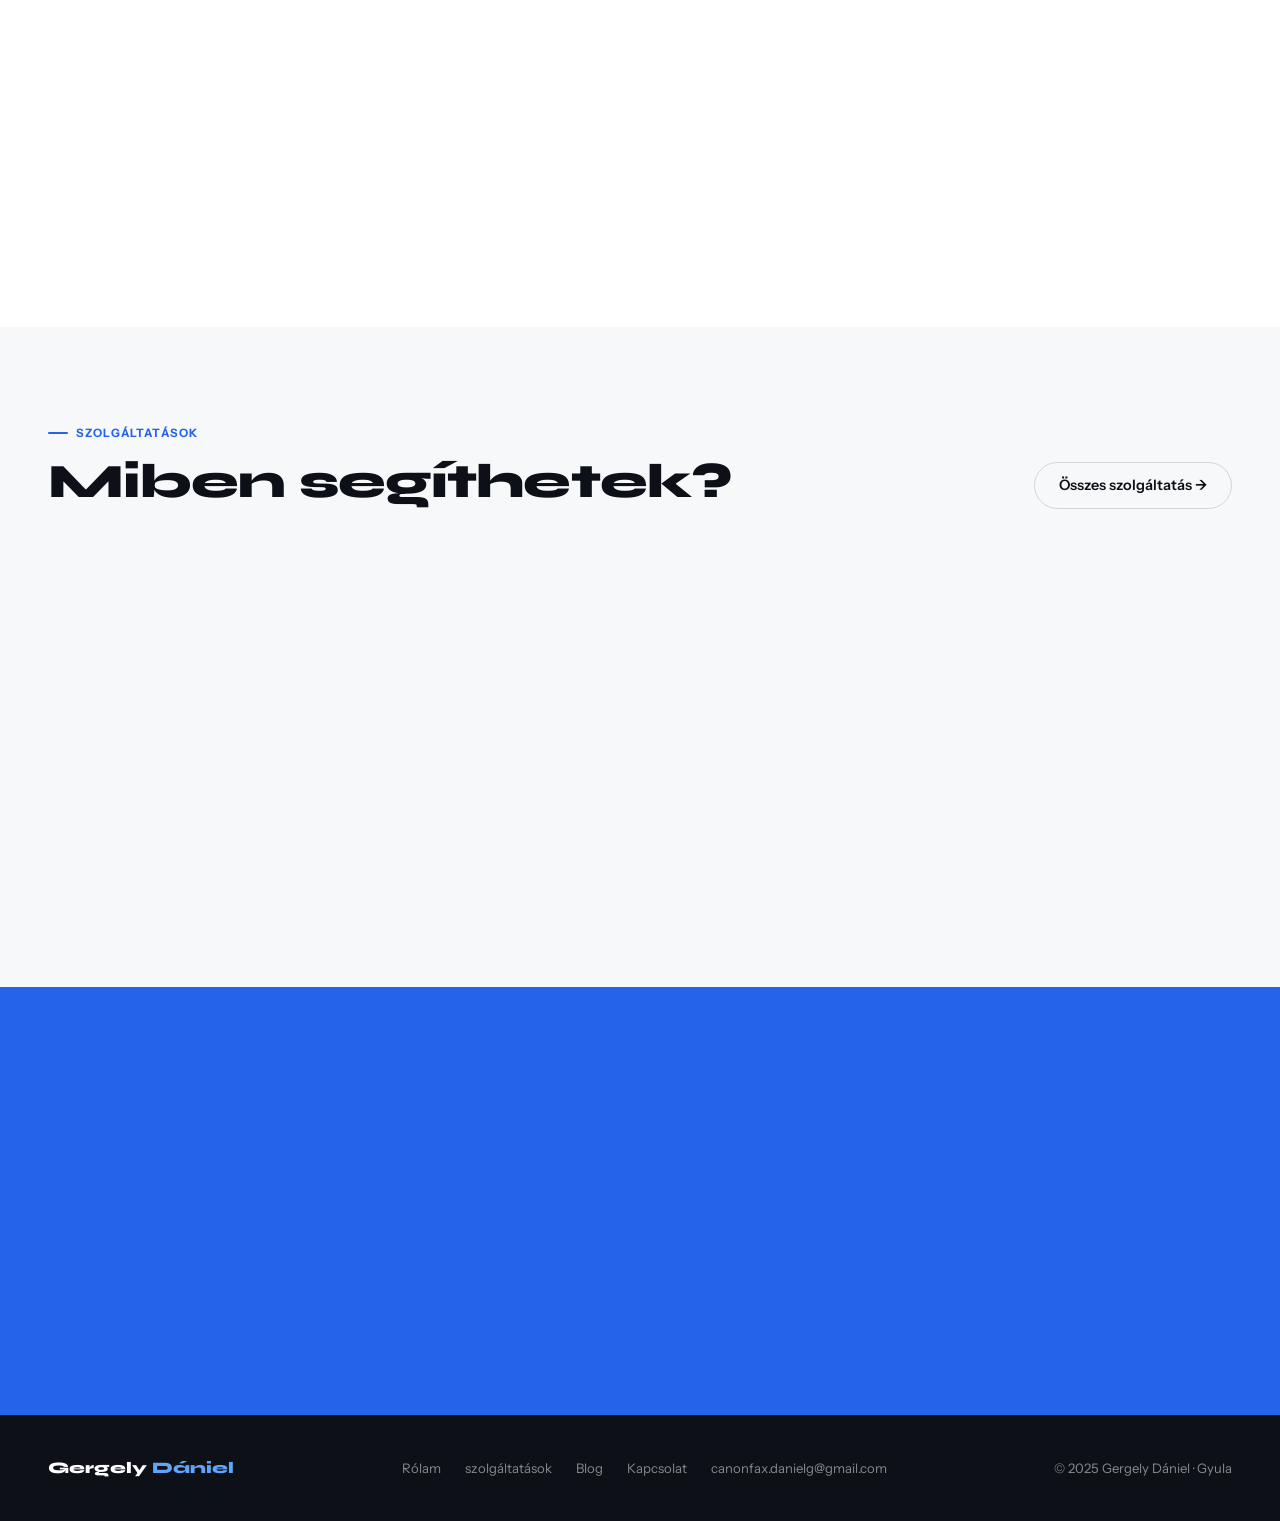
==== commit 5268af9e: "..." ====
--- a/index.html
+++ b/index.html
@@ -79,7 +79,7 @@
           </div>
           <div class="hero-stat">
             <span class="hero-stat-n">100<span>%</span></span>
-            <div class="hero-stat-l">Elkötelezettség</div>
+            <div class="hero-stat-1">Elkötelezettség</div>
           </div>
         </div>          
       </div>
--- a/css/home.css
+++ b/css/home.css
@@ -2,112 +2,366 @@
    home.css – Főoldal stílusok
    ═══════════════════════════════════════════ */
 
-   /* ── Hero ── */
-   .hero {
-    min-height: calc(100vh - var(--nav-h));
+/* ── Hero ── */
+.hero {
+min-height: calc(100vh - var(--nav-h));
+display: grid;
+grid-template-columns: 1fr 1fr;
+}
+
+.hero-left {
+display: flex;
+flex-direction: column;
+justify-content: center;
+padding: clamp(3rem, 6vw, 6rem) clamp(2rem, 5vw, 5rem);
+background: var(--white);
+}
+
+.hero-eyebrow {
+display: inline-flex;
+align-items: center;
+gap: .5rem;
+font-size: .75rem;
+font-weight: 700;
+letter-spacing: .12em;
+text-transform: uppercase;
+color: var(--blue);
+margin-bottom: 1.5rem;
+}
+
+.hero-eyebrow-dot {
+width: 8px;
+height: 8px;
+border-radius: 50%;
+background: var(--blue);
+animation: pulse-dot 2s infinite;
+}
+
+.hero-title {
+font-family: var(--font-display);
+font-size: clamp(3rem, 5.5vw, 5.5rem);
+font-weight: 800;
+line-height: 1.02;
+letter-spacing: -.04em;
+color: var(--ink);
+margin-bottom: 1.5rem;
+}
+
+.hero-title .line-blue { color: var(--blue); }
+.hero-title .line-thin { font-weight: 400; font-style: italic; }
+
+.hero-desc {
+font-size: 1.05rem;
+color: var(--gray-600);
+line-height: 1.75;
+max-width: 460px;
+margin-bottom: 2.5rem;
+}
+
+.hero-roles {
+display: flex;
+flex-wrap: wrap;
+gap: .5rem;
+margin-bottom: 2.5rem;
+}
+
+.hero-role {
+display: inline-flex;
+align-items: center;
+gap: .4rem;
+font-size: .8rem;
+font-weight: 600;
+color: var(--gray-800);
+background: var(--off);
+border: 1px solid var(--gray-200);
+padding: .4rem .9rem;
+border-radius: 50px;
+}
+
+.hero-btns {
+display: flex;
+gap: .75rem;
+flex-wrap: wrap;
+margin-bottom: 3rem;
+}
+
+.hero-stats {
+display: flex;
+gap: 2rem;
+padding-top: 2rem;
+border-top: 1px solid var(--gray-100);
+flex-wrap: wrap;
+}
+
+.hero-stat-n {
+font-family: var(--font-display);
+font-size: 2rem;
+font-weight: 800;
+color: var(--ink);
+line-height: 1;
+display: block;
+}
+
+.hero-stat-n span { color: var(--blue                                                                                         ); }
+
+.hero-stat-1 {
+font-size: .78rem;
+color: var(--gray-400);
+margin-top: .2rem;
+}
+
+/* ── Hero jobb – kép ── */
+.hero-right {
+position: relative;
+overflow: hidden;
+background: var(--off);
+}
+
+.hero-right img {
+width: 100%;
+height: 100%;
+object-fit: cover;
+object-position: center top;
+}
+
+.hero-right-overlay {
+position: absolute;
+inset: 0;
+background: linear-gradient(to right, var(--white) 0%, transparent 15%);
+pointer-events: none;
+}
+
+/* ── Lebegő kártyák ── */
+.float-card {
+position: absolute;
+background: var(--white);
+border: 1px solid var(--gray-100);
+border-radius: var(--r2);
+padding: .85rem 1.1rem;
+box-shadow: var(--shadow-lg);
+display: flex;
+align-items: center;
+gap: .65rem;
+font-size: .82rem;
+font-weight: 600;
+color: var(--ink);
+z-index: 2;
+animation: float 4s ease-in-out infinite;
+}
+
+.float-card-top { top: 10%; left: 5%; animation-delay: 0s; }
+.float-card-bottom { bottom: 15%; left: 3%; animation-delay: 2s; }
+
+.float-card-ico { font-size: 1.4rem; }
+.float-card-sub { font-size: .7rem; color: var(--gray-400); font-weight: 400; }
+
+/* ── Shimano strip ── */
+.shimano-strip {
+    background: var(--ink);
+    padding: 1rem clamp(1.5rem, 5vw, 3rem);
+    overflow: hidden;
+}
+
+.shimano-strip-inner {
+    max-width: 1280px;
+    margin: 0 auto;
+    display: flex;
+    align-items: center;
+    gap: 2rem;
+    flex-wrap: wrap;
+}
+
+.shimano-strip-label {
+    font-size: .72rem;
+    font-weight: 700;
+    letter-spacing: .1em;
+    text-transform: uppercase;
+    color: var(--gray-400);
+    white-space: nowrap;
+    flex-shrink: 0;
+}
+
+.shimano-strip-certs {
+    display: flex;
+    gap: 1rem;
+    flex-wrap: wrap;
+}
+
+.shimano-cert {
+    font-size: .78rem;
+    font-weight: 600;
+    color: rgba(255,255,255,.7);
+    display: flex;
+    align-items: center;
+    gap: .35rem;
+}
+
+.shimano-cert::before {
+    content: '✓';
+    color: var(--blue-light);
+}
+
+/* ── About preview ── */
+.about-preview {
+    background: var(--white);
+    padding: clamp(4rem, 7vw, 7rem) clamp(1.5rem, 5vw, 3rem);
+}
+
+.about-grid {
+    max-width: 1280px;
+    margin: 0 auto;
+    display: grid;
+    grid-template-columns: 1.1fr 1fr;
+    gap: 5rem;
+    align-items: center;
+}
+
+.about-img-wrap {
+    position: relative;
+    border-radius: var(--r3);
+    overflow: hidden;
+    aspect-ratio: 3/4;
+    box-shadow: var(shadow-x1);
+}
+
+.about-img-wrap img {
+    width: 100%;
+    height: 100%;
+    object-fit: cover;
+}
+
+.about-img-badge {
+    position: absolute;
+    bottom: 1.5rem;
+    left: 1.5rem;
+    right: 1.5rem;
+    background: rgba(255,255,255,.95);
+    backdrop-filter: blur(10px);
+    border-radius: var(--r2);
+    padding: 1rem 1.25rem;
+    display: flex;
+    align-items: center;
+    gap: .85rem;
+}
+
+.about-img-badge-ico { font-size: 1.8rem; flex-shrink: 0; }
+.about-img-badge-title { font-weight: 700; font-size: .9rem; color: var(--ink); }
+.about-img-badge-sub { font-size: .75rem; color: var(--gray-600); }
+
+.about-content p {
+    font-size: 1rem;
+    color: var(--gray-600);
+    line-height: 1.8;
+    margin-bottom: 1.25rem;
+}
+
+.about-content p strong { color: var(--ink); }
+
+.about-skills {
     display: grid;
     grid-template-columns: 1fr 1fr;
-   }
-
-   .hero-left {
-    display: flex;
-    flex-direction: column;
-    justify-content: center;
-    padding: clamp(3rem, 6vw, 6rem) clamp(2rem, 5vw, 5rem);
-    background: var(--white);
-   }
-
-   .hero-eyebrow {
-    display: inline-flex;
+    gap: .65rem;
+    margin: 1.75rem 0;
+}
+
+.about-skill {
+    display: flex;
     align-items: center;
     gap: .5rem;
-    font-size: .75rem;
-    font-weight: 700;
-    letter-spacing: .12em;
-    text-transform: uppercase;
-    color: var(--blue);
-    margin-bottom: 1.5rem;
-   }
-
-   .hero-eyebrow-dot {
-    width: 8px;
-    height: 8px;
+    font-size: .85rem;
+    font-weight: 500;
+    color: var(--gray-800);
+}
+
+.about-skill::before {
+    content: '';
+    width: 6px;
+    height: 6px;
     border-radius: 50%;
     background: var(--blue);
-    animation: pulse-dot 2s infinite;
-   }
-
-   .hero-title {
-    font-family: var(--font-display);
-    font-size: clamp(3rem, 5.5vw, 5.5rem);
-    font-weight: 800;
-    line-height: 1.02;
-    letter-spacing: -.04em;
-    color: var(--ink);
+    flex-shrink: 0;
+}
+
+/* ── Services preview ── */
+.services-preview {
+    background: var(--off);
+    padding: clamp(4rem, 7vw, 7rem) clamp(1.5rem, 5vw, 3rem);
+}
+
+.services-head {
+    max-width: 1280px;
+    margin: 0 auto 3rem;
+    display: flex;
+    align-items: flex-end;
+    justify-content: space-between;
+    gap: 2rem;
+    flex-wrap: wrap;
+}
+
+.services-grid {
+    max-width: 1280px;
+    margin: 0 auto;
+    display: grid;
+    grid-template-columns: repeat(3, 1fr);
+    gap: 1.25rem;
+}
+
+.service-card {
+    background: var(--white);
+    border-radius: var(--r2);
+    padding: 2rem;
+    border: 1px solid var(--gray-100);
+    box-shadow: var(--shadow-sm);
+    transition: all .3s ease;
+    display: flex;
+    flex-direction: column;
+}
+
+.service-card:hover {
+    transform: translateY(-6px);
+    box-shadow: var(--shadow-lg);
+}
+
+.service-icon {
+    width: 56px;
+    height: 56px;
+    border-radius: var(--r2);
+    display: flex;
+    align-items: center;
+    justify-content: center;
+    font-size: 1.6rem;
     margin-bottom: 1.5rem;
-   }
-
-   .hero-title .line-blue { color: var(--blue); }
-   .hero-title .line-thin { font-weight: 400; font-style: italic; }
-
-   .hero-desc {
-    font-size: 1.05rem;
-    color: var(--gray-600);
-    line-height: 1.75;
-    max-width: 460px;
-    margin-bottom: 2.5rem;
-   }
-
-   .hero-roles {
+}
+
+.icon-blue { background: var(--blue-pale); }
+.icon-slate { background: var(--off2); border: 1px solid var(--gray-200); }
+.icon-cyan { background: #ecfeff; }
+
+.service-title { font-family: var(--font-display); font-size: 1.15rem; font-weight: 700; color: var(--ink); margin-bottom: .65rem; }
+.service-desc { font-size: .88rem; color: var(--gray-600); line-height: 1.7; flex: 1; margin-bottom: 1.25rem; }
+.service-chips { display: flex; flex-wrap: wrap; gap: .35rem; }
+
+/* ── Cert teaser ── */
+.cert-teaser {
+    background: var(--blue);
+    padding: clamp(3.5rem, 6vw, 5rem) clamp(1.5rem, 5vw, 3rem);
+    text-align: center;
+}
+
+.cert-teaser-inner { max-width: 720px; margin: 0 auto; }
+
+.cert-teaser .h2 { color: var(--white); margin-bottom: 1rem; }
+.cert-teaser .lead { color: rgba(255,255,255,.8); margin-bottom: 2rem; }
+
+.cert-teaser .label {
+    color: rgba(255,255,255,.6);
+    justify-content: center;
+}
+
+.cert-badges-row {
     display: flex;
     flex-wrap: wrap;
-    gap: .5rem;
-    margin-bottom: 2.5rem;
-   }
-
-   .hero-role {
-    display: inline-flex;
-    align-items: center;
-    gap: .4rem;
-    font-size: .8rem;
-    font-weight: 600;
-    color: var(--gray-800);
-    background: var(--off);
-    border: 1px solid var(--gray-200);
-    padding: .4rem .9rem;
-    border-radius: 50px;
-   }
-
-   .hero-btns {
-    display: flex;
-    gap: .75rem;
-    flex-wrap: wrap;
-    margin-bottom: 3rem;
-   }
-
-   .hero-stats {
-    display: flex;
-    gap: 2rem;
-    padding-top: 2rem;
-    border-top: 1px solid var(--gray-100);
-    flex-wrap: wrap;
-   }
-
-   .hero-stat-n {
-    font-family: var(--font-display);
-    font-size: 2rem;
-    font-weight: 800;
-    color: var(--ink);
-    line-height: 1;
-    display: block;
-   }
-
-   .hero-stat-n span { color: var(--blue); }
-
-   .hero-stat-l {
-    font-size: .78rem;
-    color: var(--gray-400);
-    margin-top: .2rem;
-   }
-
-   /* ── Hero jobb – kép ── */+    gap: .65rem;
+    justify-content: center;
+    margin-bottom: 2rem;
+}
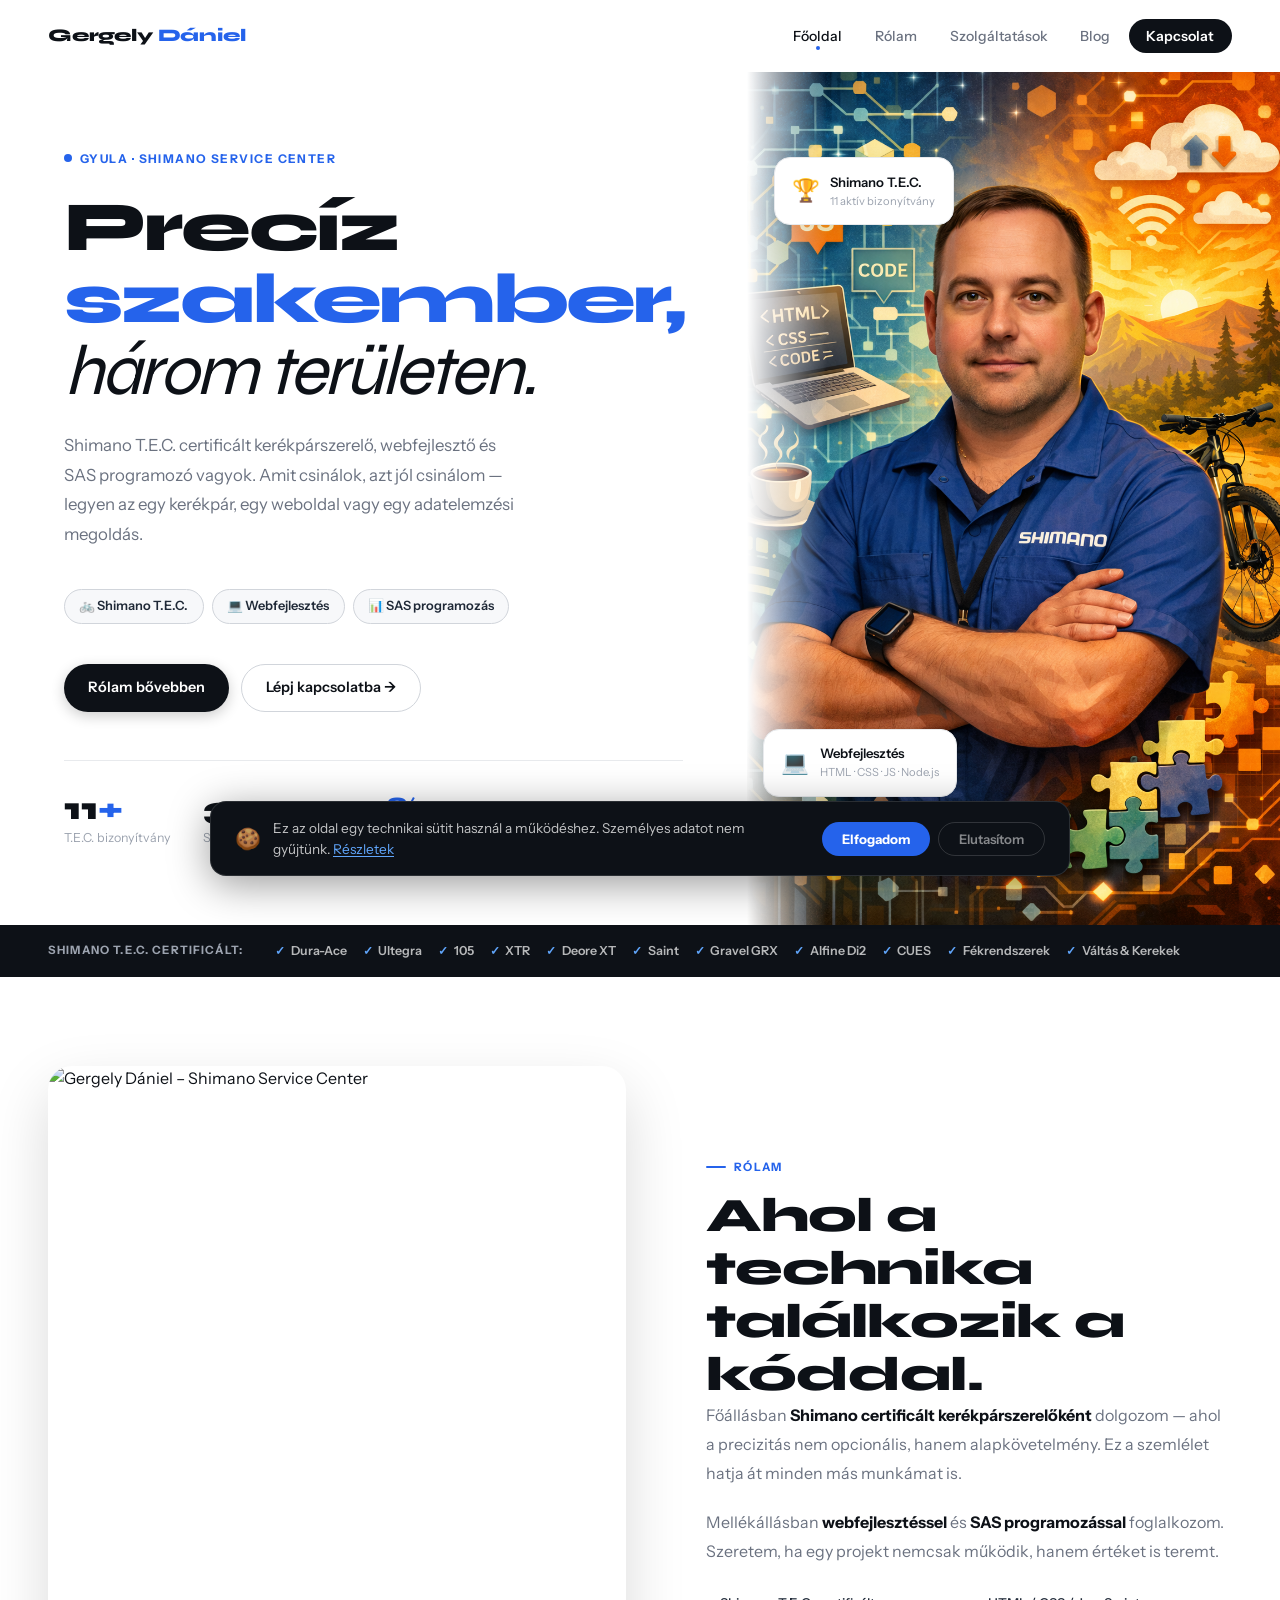
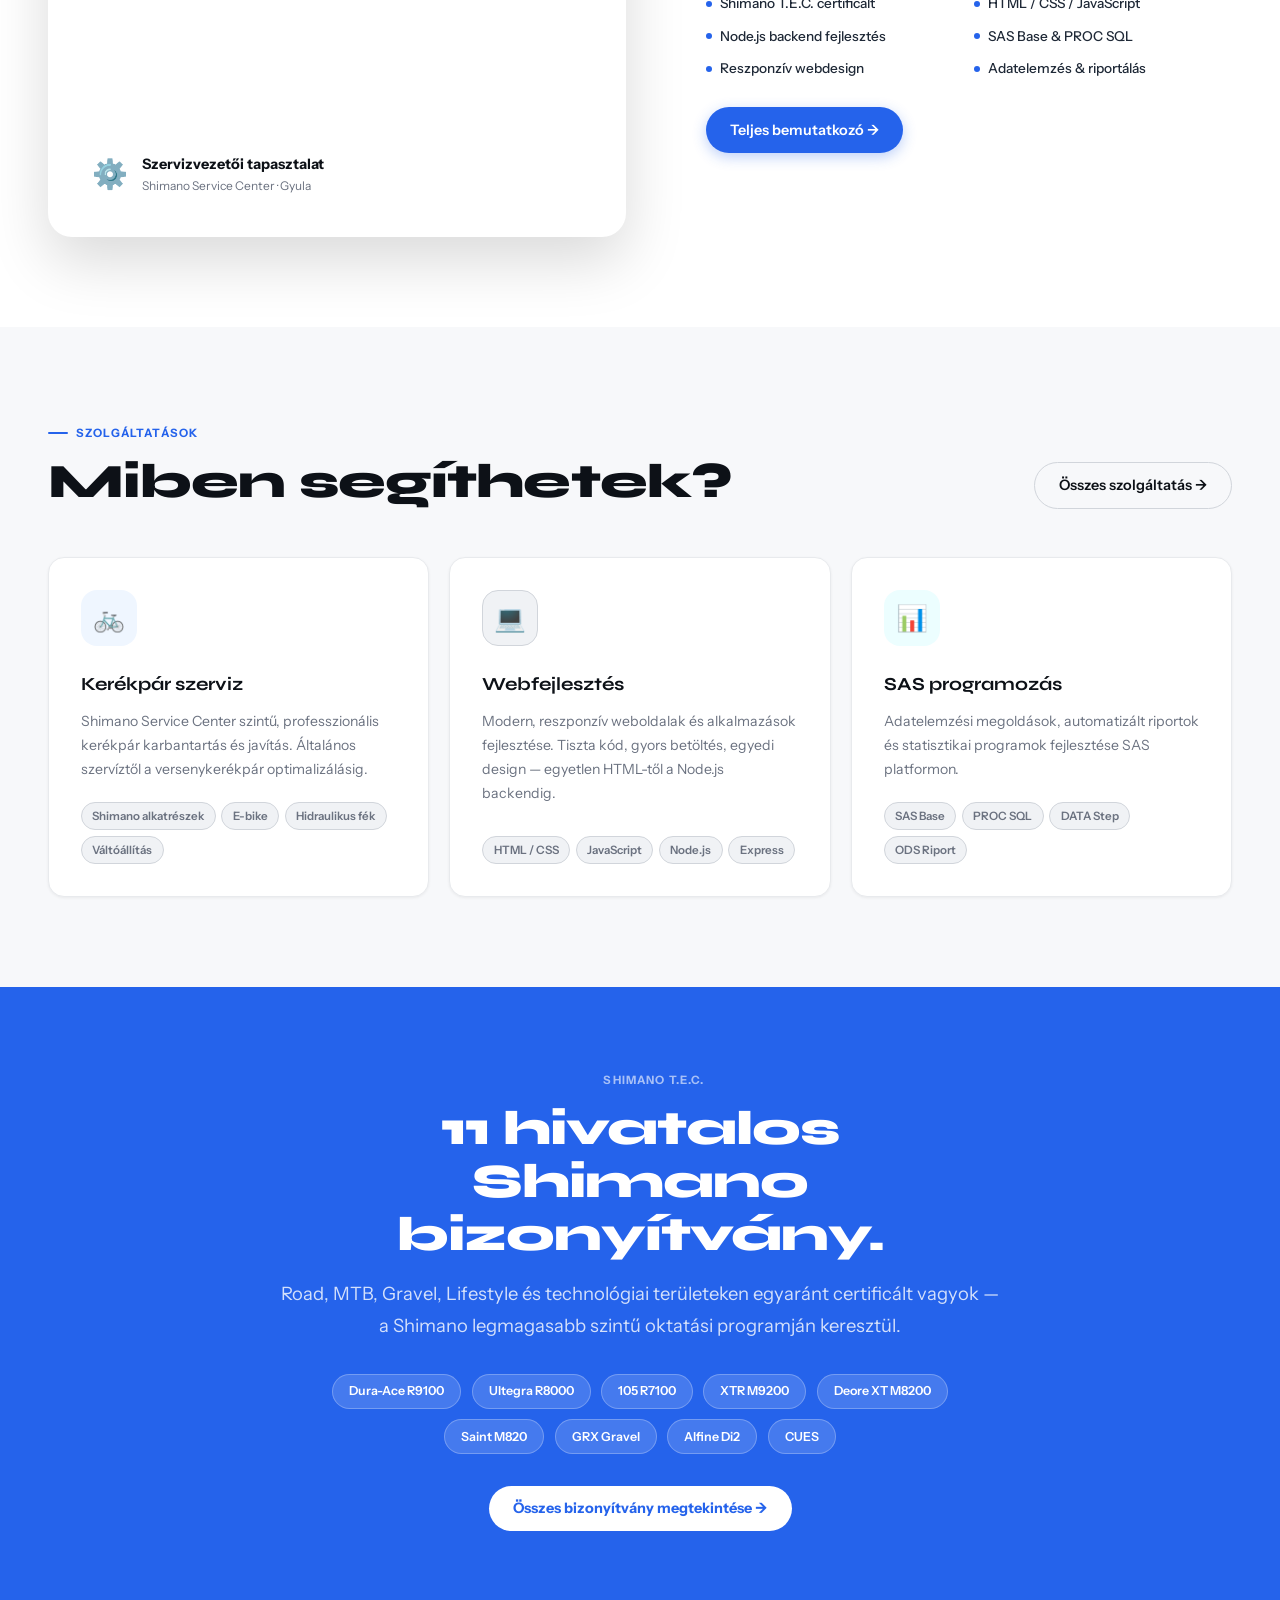
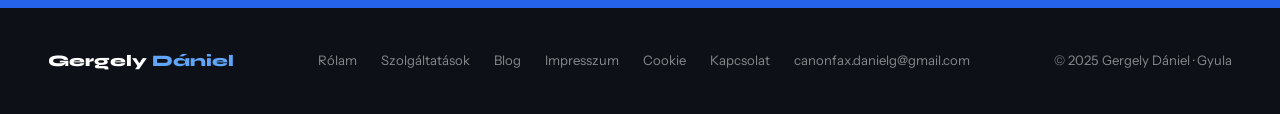
==== commit 58691617: "..." ====
--- a/index.html
+++ b/index.html
@@ -3,8 +3,8 @@
 <head>
   <meta charset="UTF-8">
   <meta name="viewport" content="width=device-width, initial-scale=1.0">
+  <title>Gergely Dániel – Shimano szerelő · Webfejlesztő · SAS programozó</title>
   <meta name="description" content="Shimano T.E.C. certificált kerékpárszerelő, webfejlesztő és SAS programozó Gyuláról.">
-  <title>Gergely Dániel – Shimano szerelő · Webfejlesztő · SAS programozó</title>
   <link rel="stylesheet" href="css/style.css">
   <link rel="stylesheet" href="css/home.css">
 </head>
@@ -15,11 +15,11 @@
     <div class="nav-inner">
       <a href="index.html" class="nav-logo">Gergely <span>Dániel</span></a>
       <ul class="nav-links">
-        <li><a href="index.html" data-page="home">Főoldal</a></li>
-        <li><a href="pages/rolam.html" data-page="rolam">Rólam</a></li>
-        <li><a href="pages/szolgaltatasok.html" data-page="szolgaltatasok">Szolgáltatások</a></li>
-        <li><a href="pages/blog.html" data-page="blog">Blog</a></li>
-        <li><a href="pages/kapcsolat.html" data-page="kapcsolat" class="nav-cta">Kapcsolat</a></li>
+        <li><a href="index.html"                  data-page="home">Főoldal</a></li>
+        <li><a href="pages/rolam.html"             data-page="rolam">Rólam</a></li>
+        <li><a href="pages/szolgaltatasok.html"    data-page="szolgaltatasok">Szolgáltatások</a></li>
+        <li><a href="pages/blog.html"              data-page="blog">Blog</a></li>
+        <li><a href="pages/kapcsolat.html"         data-page="kapcsolat" class="nav-cta">Kapcsolat</a></li>
       </ul>
       <button class="hamburger" id="hamburger" aria-label="Menü">
         <span></span><span></span><span></span>
@@ -49,7 +49,7 @@
         <h1 class="hero-title">
           Precíz<br>
           <span class="line-blue">szakember,</span><br>
-          <span class="line-thin">három területen</span>
+          <span class="line-thin">három területen.</span>
         </h1>
 
         <p class="hero-desc">
@@ -71,17 +71,17 @@
         <div class="hero-stats">
           <div class="hero-stat">
             <span class="hero-stat-n">11<span>+</span></span>
-            <div class="hero-stat-1">T.E.C. bizonyítvány</div>
+            <div class="hero-stat-l">T.E.C. bizonyítvány</div>
           </div>
           <div class="hero-stat">
             <span class="hero-stat-n">3</span>
-            <div class="hero-stat-1">Szakterület</div>
+            <div class="hero-stat-l">Szakterület</div>
           </div>
           <div class="hero-stat">
             <span class="hero-stat-n">100<span>%</span></span>
-            <div class="hero-stat-1">Elkötelezettség</div>
-          </div>
-        </div>          
+            <div class="hero-stat-l">Elkötelezettség</div>
+          </div>
+        </div>
       </div>
 
       <div class="hero-right">
@@ -130,11 +130,11 @@
       <div class="about-grid">
 
         <div class="about-img-wrap animate-up">
-          <img src="images/foto_real.PNG" alt="Gergely Dániel - Shimano Service Center" loading="lazy">
+          <img src="images/foto_real.png" alt="Gergely Dániel – Shimano Service Center" loading="lazy">
           <div class="about-img-badge">
             <div class="about-img-badge-ico">⚙️</div>
             <div>
-              <div class="about-img-badge-title">Szervízvezetői tapasztalat</div>
+              <div class="about-img-badge-title">Szervizvezetői tapasztalat</div>
               <div class="about-img-badge-sub">Shimano Service Center · Gyula</div>
             </div>
           </div>
@@ -142,7 +142,7 @@
 
         <div class="animate-up delay-2">
           <div class="label">Rólam</div>
-          <h2>Ahol a technika<br>találkozik a kóddal.</h2>
+          <h2 class="h2">Ahol a technika<br>találkozik a kóddal.</h2>
           <div class="about-content">
             <p>Főállásban <strong>Shimano certificált kerékpárszerelőként</strong> dolgozom — ahol a precizitás nem opcionális, hanem alapkövetelmény. Ez a szemlélet hatja át minden más munkámat is.</p>
             <p>Mellékállásban <strong>webfejlesztéssel</strong> és <strong>SAS programozással</strong> foglalkozom. Szeretem, ha egy projekt nemcsak működik, hanem értéket is teremt.</p>
@@ -175,13 +175,13 @@
 
         <div class="service-card animate-up">
           <div class="service-icon icon-blue">🚲</div>
-          <div class="service-title">Kerékpár szervíz</div>
+          <div class="service-title">Kerékpár szerviz</div>
           <p class="service-desc">Shimano Service Center szintű, professzionális kerékpár karbantartás és javítás. Általános szervíztől a versenykerékpár optimalizálásig.</p>
           <div class="service-chips">
-            <span class="service-chip">Shimano alkatrészek</span>
-            <span class="service-chip">E-bike</span>
-            <span class="service-chip">Hidraulikus fék</span>
-            <span class="service-chip">Váltóállítás</span>
+            <span class="chip">Shimano alkatrészek</span>
+            <span class="chip">E-bike</span>
+            <span class="chip">Hidraulikus fék</span>
+            <span class="chip">Váltóállítás</span>
           </div>
         </div>
 
@@ -216,7 +216,8 @@
     <section class="cert-teaser">
       <div class="cert-teaser-inner animate-up">
         <div class="label">Shimano T.E.C.</div>
-        <h2 class="lead">Road, MTB, Gravel, Lifestyle és technológiai területeken egyaránt certificált vagyok — a Shimano legmagasabb szintű oktatási programján keresztül.</h2>
+        <h2 class="h2">11 hivatalos<br>Shimano bizonyítvány.</h2>
+        <p class="lead">Road, MTB, Gravel, Lifestyle és technológiai területeken egyaránt certificált vagyok — a Shimano legmagasabb szintű oktatási programján keresztül.</p>
         <div class="cert-badges-row">
           <span class="cert-badge-pill">Dura-Ace R9100</span>
           <span class="cert-badge-pill">Ultegra R8000</span>
@@ -228,10 +229,9 @@
           <span class="cert-badge-pill">Alfine Di2</span>
           <span class="cert-badge-pill">CUES</span>
         </div>
-        <a href="pages/rolam.html" class="btn cert-teaser-btn">Összes bizonyítvány megtekintése →</a>
-      </div>
-    </section>
-
+        <a href="pages/rolam.html#kepesitesek" class="btn cert-teaser-btn">Összes bizonyítvány megtekintése →</a>
+      </div>
+    </section>
 
   </div>
 
@@ -241,8 +241,10 @@
       <div class="footer-logo">Gergely <span>Dániel</span></div>
       <div class="footer-links">
         <a href="pages/rolam.html">Rólam</a>
-        <a href="pages/szolgaltatasok.html">szolgáltatások</a>
+        <a href="pages/szolgaltatasok.html">Szolgáltatások</a>
         <a href="pages/blog.html">Blog</a>
+        <a href="pages/impresszum.html">Impresszum</a>
+        <a href="pages/cookie.html">Cookie</a>
         <a href="pages/kapcsolat.html">Kapcsolat</a>
         <a href="mailto:canonfax.danielg@gmail.com">canonfax.danielg@gmail.com</a>
       </div>
@@ -251,6 +253,6 @@
   </footer>
 
   <script src="js/nav.js"></script>
+  <script src="js/cookie.js"></script>
 </body>
-
 </html>
--- a/css/style.css
+++ b/css/style.css
@@ -290,4 +290,102 @@
 }
 @media (max-width: 600px) {
   .section { padding: 3rem 1.25rem; }
+}
+
+/* ── Cookie sáv ── */
+#cookie-banner {
+  position: fixed;
+  bottom: 1.5rem;
+  left: 50%;
+  transform: translateX(-50%) translateY(120px);
+  z-index: 5000;
+  width: calc(100% - 3rem);
+  max-width: 860px;
+  background: var(--ink);
+  border: 1px solid rgba(255,255,255,.12);
+  border-radius: var(--r2);
+  box-shadow: 0 8px 40px rgba(0,0,0,.4);
+  transition: transform .4s cubic-bezier(.17,.67,.34,1.2);
+}
+
+#cookie-banner.show {
+  transform: translateX(-50%) translateY(0);
+}
+
+.cookie-banner-inner {
+  display: flex;
+  align-items: center;
+  justify-content: space-between;
+  gap: 1.25rem;
+  padding: 1rem 1.5rem;
+  flex-wrap: wrap;
+}
+
+.cookie-banner-text {
+  display: flex;
+  align-items: center;
+  gap: .75rem;
+  font-size: .85rem;
+  color: rgba(255,255,255,.75);
+  flex: 1;
+  line-height: 1.5;
+}
+
+.cookie-banner-ico { font-size: 1.3rem; flex-shrink: 0; }
+
+.cookie-banner-link {
+  color: var(--blue-light);
+  text-decoration: underline;
+  text-underline-offset: 2px;
+  transition: opacity var(--t);
+}
+
+.cookie-banner-link:hover { opacity: .8; }
+
+.cookie-banner-btns {
+  display: flex;
+  gap: .5rem;
+  flex-shrink: 0;
+}
+
+.cookie-btn-accept {
+  background: var(--blue);
+  color: var(--white);
+  border: none;
+  border-radius: 50px;
+  padding: .5rem 1.25rem;
+  font-size: .82rem;
+  font-weight: 700;
+  cursor: pointer;
+  transition: all var(--t);
+}
+
+.cookie-btn-accept:hover {
+  background: var(--blue-light);
+  transform: translateY(-1px);
+}
+
+.cookie-btn-decline {
+  background: transparent;
+  color: rgba(255,255,255,.5);
+  border: 1px solid rgba(255,255,255,.15);
+  border-radius: 50px;
+  padding: .5rem 1.25rem;
+  font-size: .82rem;
+  font-weight: 600;
+  cursor: pointer;
+  transition: all var(--t);
+}
+
+.cookie-btn-decline:hover {
+  color: rgba(255,255,255,.8);
+  border-color: rgba(255,255,255,.3);
+}
+
+@media (max-width: 600px) {
+  #cookie-banner { bottom: 0; left: 0; right: 0; width: 100%; border-radius: var(--r2) var(--r2) 0 0; transform: translateX(0) translateY(120px); }
+  #cookie-banner.show { transform: translateX(0) translateY(0); }
+  .cookie-banner-inner { padding: 1rem; }
+  .cookie-banner-btns { width: 100%; }
+  .cookie-btn-accept, .cookie-btn-decline { flex: 1; text-align: center; }
 }
--- a/css/home.css
+++ b/css/home.css
@@ -4,152 +4,152 @@
 
 /* ── Hero ── */
 .hero {
-min-height: calc(100vh - var(--nav-h));
-display: grid;
-grid-template-columns: 1fr 1fr;
+  min-height: calc(100vh - var(--nav-h));
+  display: grid;
+  grid-template-columns: 1fr 1fr;
 }
 
 .hero-left {
-display: flex;
-flex-direction: column;
-justify-content: center;
-padding: clamp(3rem, 6vw, 6rem) clamp(2rem, 5vw, 5rem);
-background: var(--white);
+  display: flex;
+  flex-direction: column;
+  justify-content: center;
+  padding: clamp(3rem, 6vw, 6rem) clamp(2rem, 5vw, 5rem);
+  background: var(--white);
 }
 
 .hero-eyebrow {
-display: inline-flex;
-align-items: center;
-gap: .5rem;
-font-size: .75rem;
-font-weight: 700;
-letter-spacing: .12em;
-text-transform: uppercase;
-color: var(--blue);
-margin-bottom: 1.5rem;
+  display: inline-flex;
+  align-items: center;
+  gap: .5rem;
+  font-size: .75rem;
+  font-weight: 700;
+  letter-spacing: .12em;
+  text-transform: uppercase;
+  color: var(--blue);
+  margin-bottom: 1.5rem;
 }
 
 .hero-eyebrow-dot {
-width: 8px;
-height: 8px;
-border-radius: 50%;
-background: var(--blue);
-animation: pulse-dot 2s infinite;
+  width: 8px;
+  height: 8px;
+  border-radius: 50%;
+  background: var(--blue);
+  animation: pulse-dot 2s infinite;
 }
 
 .hero-title {
-font-family: var(--font-display);
-font-size: clamp(3rem, 5.5vw, 5.5rem);
-font-weight: 800;
-line-height: 1.02;
-letter-spacing: -.04em;
-color: var(--ink);
-margin-bottom: 1.5rem;
+  font-family: var(--font-display);
+  font-size: clamp(3rem, 5.5vw, 5.5rem);
+  font-weight: 800;
+  line-height: 1.02;
+  letter-spacing: -.04em;
+  color: var(--ink);
+  margin-bottom: 1.5rem;
 }
 
 .hero-title .line-blue { color: var(--blue); }
 .hero-title .line-thin { font-weight: 400; font-style: italic; }
 
 .hero-desc {
-font-size: 1.05rem;
-color: var(--gray-600);
-line-height: 1.75;
-max-width: 460px;
-margin-bottom: 2.5rem;
+  font-size: 1.05rem;
+  color: var(--gray-600);
+  line-height: 1.75;
+  max-width: 460px;
+  margin-bottom: 2.5rem;
 }
 
 .hero-roles {
-display: flex;
-flex-wrap: wrap;
-gap: .5rem;
-margin-bottom: 2.5rem;
+  display: flex;
+  flex-wrap: wrap;
+  gap: .5rem;
+  margin-bottom: 2.5rem;
 }
 
 .hero-role {
-display: inline-flex;
-align-items: center;
-gap: .4rem;
-font-size: .8rem;
-font-weight: 600;
-color: var(--gray-800);
-background: var(--off);
-border: 1px solid var(--gray-200);
-padding: .4rem .9rem;
-border-radius: 50px;
+  display: inline-flex;
+  align-items: center;
+  gap: .4rem;
+  font-size: .8rem;
+  font-weight: 600;
+  color: var(--gray-800);
+  background: var(--off);
+  border: 1px solid var(--gray-200);
+  padding: .4rem .9rem;
+  border-radius: 50px;
 }
 
 .hero-btns {
-display: flex;
-gap: .75rem;
-flex-wrap: wrap;
-margin-bottom: 3rem;
+  display: flex;
+  gap: .75rem;
+  flex-wrap: wrap;
+  margin-bottom: 3rem;
 }
 
 .hero-stats {
-display: flex;
-gap: 2rem;
-padding-top: 2rem;
-border-top: 1px solid var(--gray-100);
-flex-wrap: wrap;
+  display: flex;
+  gap: 2rem;
+  padding-top: 2rem;
+  border-top: 1px solid var(--gray-100);
+  flex-wrap: wrap;
 }
 
 .hero-stat-n {
-font-family: var(--font-display);
-font-size: 2rem;
-font-weight: 800;
-color: var(--ink);
-line-height: 1;
-display: block;
-}
-
-.hero-stat-n span { color: var(--blue                                                                                         ); }
-
-.hero-stat-1 {
-font-size: .78rem;
-color: var(--gray-400);
-margin-top: .2rem;
+  font-family: var(--font-display);
+  font-size: 2rem;
+  font-weight: 800;
+  color: var(--ink);
+  line-height: 1;
+  display: block;
+}
+
+.hero-stat-n span { color: var(--blue); }
+
+.hero-stat-l {
+  font-size: .78rem;
+  color: var(--gray-400);
+  margin-top: .2rem;
 }
 
 /* ── Hero jobb – kép ── */
 .hero-right {
-position: relative;
-overflow: hidden;
-background: var(--off);
+  position: relative;
+  overflow: hidden;
+  background: var(--off);
 }
 
 .hero-right img {
-width: 100%;
-height: 100%;
-object-fit: cover;
-object-position: center top;
+  width: 100%;
+  height: 100%;
+  object-fit: cover;
+  object-position: center top;
 }
 
 .hero-right-overlay {
-position: absolute;
-inset: 0;
-background: linear-gradient(to right, var(--white) 0%, transparent 15%);
-pointer-events: none;
+  position: absolute;
+  inset: 0;
+  background: linear-gradient(to right, var(--white) 0%, transparent 15%);
+  pointer-events: none;
 }
 
 /* ── Lebegő kártyák ── */
 .float-card {
-position: absolute;
-background: var(--white);
-border: 1px solid var(--gray-100);
-border-radius: var(--r2);
-padding: .85rem 1.1rem;
-box-shadow: var(--shadow-lg);
-display: flex;
-align-items: center;
-gap: .65rem;
-font-size: .82rem;
-font-weight: 600;
-color: var(--ink);
-z-index: 2;
-animation: float 4s ease-in-out infinite;
-}
-
-.float-card-top { top: 10%; left: 5%; animation-delay: 0s; }
+  position: absolute;
+  background: var(--white);
+  border: 1px solid var(--gray-100);
+  border-radius: var(--r2);
+  padding: .85rem 1.1rem;
+  box-shadow: var(--shadow-lg);
+  display: flex;
+  align-items: center;
+  gap: .65rem;
+  font-size: .82rem;
+  font-weight: 600;
+  color: var(--ink);
+  z-index: 2;
+  animation: float 4s ease-in-out infinite;
+}
+
+.float-card-top    { top: 10%; left: 5%; animation-delay: 0s; }
 .float-card-bottom { bottom: 15%; left: 3%; animation-delay: 2s; }
 
 .float-card-ico { font-size: 1.4rem; }
@@ -157,195 +157,195 @@
 
 /* ── Shimano strip ── */
 .shimano-strip {
-    background: var(--ink);
-    padding: 1rem clamp(1.5rem, 5vw, 3rem);
-    overflow: hidden;
+  background: var(--ink);
+  padding: 1rem clamp(1.5rem, 5vw, 3rem);
+  overflow: hidden;
 }
 
 .shimano-strip-inner {
-    max-width: 1280px;
-    margin: 0 auto;
-    display: flex;
-    align-items: center;
-    gap: 2rem;
-    flex-wrap: wrap;
+  max-width: 1280px;
+  margin: 0 auto;
+  display: flex;
+  align-items: center;
+  gap: 2rem;
+  flex-wrap: wrap;
 }
 
 .shimano-strip-label {
-    font-size: .72rem;
-    font-weight: 700;
-    letter-spacing: .1em;
-    text-transform: uppercase;
-    color: var(--gray-400);
-    white-space: nowrap;
-    flex-shrink: 0;
+  font-size: .72rem;
+  font-weight: 700;
+  letter-spacing: .1em;
+  text-transform: uppercase;
+  color: var(--gray-400);
+  white-space: nowrap;
+  flex-shrink: 0;
 }
 
 .shimano-strip-certs {
-    display: flex;
-    gap: 1rem;
-    flex-wrap: wrap;
+  display: flex;
+  gap: 1rem;
+  flex-wrap: wrap;
 }
 
 .shimano-cert {
-    font-size: .78rem;
-    font-weight: 600;
-    color: rgba(255,255,255,.7);
-    display: flex;
-    align-items: center;
-    gap: .35rem;
+  font-size: .78rem;
+  font-weight: 600;
+  color: rgba(255,255,255,.7);
+  display: flex;
+  align-items: center;
+  gap: .35rem;
 }
 
 .shimano-cert::before {
-    content: '✓';
-    color: var(--blue-light);
+  content: '✓';
+  color: var(--blue-light);
 }
 
 /* ── About preview ── */
 .about-preview {
-    background: var(--white);
-    padding: clamp(4rem, 7vw, 7rem) clamp(1.5rem, 5vw, 3rem);
+  background: var(--white);
+  padding: clamp(4rem, 7vw, 7rem) clamp(1.5rem, 5vw, 3rem);
 }
 
 .about-grid {
-    max-width: 1280px;
-    margin: 0 auto;
-    display: grid;
-    grid-template-columns: 1.1fr 1fr;
-    gap: 5rem;
-    align-items: center;
+  max-width: 1280px;
+  margin: 0 auto;
+  display: grid;
+  grid-template-columns: 1.1fr 1fr;
+  gap: 5rem;
+  align-items: center;
 }
 
 .about-img-wrap {
-    position: relative;
-    border-radius: var(--r3);
-    overflow: hidden;
-    aspect-ratio: 3/4;
-    box-shadow: var(shadow-x1);
+  position: relative;
+  border-radius: var(--r3);
+  overflow: hidden;
+  aspect-ratio: 3/4;
+  box-shadow: var(--shadow-xl);
 }
 
 .about-img-wrap img {
-    width: 100%;
-    height: 100%;
-    object-fit: cover;
+  width: 100%;
+  height: 100%;
+  object-fit: cover;
 }
 
 .about-img-badge {
-    position: absolute;
-    bottom: 1.5rem;
-    left: 1.5rem;
-    right: 1.5rem;
-    background: rgba(255,255,255,.95);
-    backdrop-filter: blur(10px);
-    border-radius: var(--r2);
-    padding: 1rem 1.25rem;
-    display: flex;
-    align-items: center;
-    gap: .85rem;
-}
-
-.about-img-badge-ico { font-size: 1.8rem; flex-shrink: 0; }
+  position: absolute;
+  bottom: 1.5rem;
+  left: 1.5rem;
+  right: 1.5rem;
+  background: rgba(255,255,255,.95);
+  backdrop-filter: blur(10px);
+  border-radius: var(--r2);
+  padding: 1rem 1.25rem;
+  display: flex;
+  align-items: center;
+  gap: .85rem;
+}
+
+.about-img-badge-ico   { font-size: 1.8rem; flex-shrink: 0; }
 .about-img-badge-title { font-weight: 700; font-size: .9rem; color: var(--ink); }
-.about-img-badge-sub { font-size: .75rem; color: var(--gray-600); }
+.about-img-badge-sub   { font-size: .75rem; color: var(--gray-600); }
 
 .about-content p {
-    font-size: 1rem;
-    color: var(--gray-600);
-    line-height: 1.8;
-    margin-bottom: 1.25rem;
+  font-size: 1rem;
+  color: var(--gray-600);
+  line-height: 1.8;
+  margin-bottom: 1.25rem;
 }
 
 .about-content p strong { color: var(--ink); }
 
 .about-skills {
-    display: grid;
-    grid-template-columns: 1fr 1fr;
-    gap: .65rem;
-    margin: 1.75rem 0;
+  display: grid;
+  grid-template-columns: 1fr 1fr;
+  gap: .65rem;
+  margin: 1.75rem 0;
 }
 
 .about-skill {
-    display: flex;
-    align-items: center;
-    gap: .5rem;
-    font-size: .85rem;
-    font-weight: 500;
-    color: var(--gray-800);
+  display: flex;
+  align-items: center;
+  gap: .5rem;
+  font-size: .85rem;
+  font-weight: 500;
+  color: var(--gray-800);
 }
 
 .about-skill::before {
-    content: '';
-    width: 6px;
-    height: 6px;
-    border-radius: 50%;
-    background: var(--blue);
-    flex-shrink: 0;
+  content: '';
+  width: 6px;
+  height: 6px;
+  border-radius: 50%;
+  background: var(--blue);
+  flex-shrink: 0;
 }
 
 /* ── Services preview ── */
 .services-preview {
-    background: var(--off);
-    padding: clamp(4rem, 7vw, 7rem) clamp(1.5rem, 5vw, 3rem);
+  background: var(--off);
+  padding: clamp(4rem, 7vw, 7rem) clamp(1.5rem, 5vw, 3rem);
 }
 
 .services-head {
-    max-width: 1280px;
-    margin: 0 auto 3rem;
-    display: flex;
-    align-items: flex-end;
-    justify-content: space-between;
-    gap: 2rem;
-    flex-wrap: wrap;
+  max-width: 1280px;
+  margin: 0 auto 3rem;
+  display: flex;
+  align-items: flex-end;
+  justify-content: space-between;
+  gap: 2rem;
+  flex-wrap: wrap;
 }
 
 .services-grid {
-    max-width: 1280px;
-    margin: 0 auto;
-    display: grid;
-    grid-template-columns: repeat(3, 1fr);
-    gap: 1.25rem;
+  max-width: 1280px;
+  margin: 0 auto;
+  display: grid;
+  grid-template-columns: repeat(3, 1fr);
+  gap: 1.25rem;
 }
 
 .service-card {
-    background: var(--white);
-    border-radius: var(--r2);
-    padding: 2rem;
-    border: 1px solid var(--gray-100);
-    box-shadow: var(--shadow-sm);
-    transition: all .3s ease;
-    display: flex;
-    flex-direction: column;
+  background: var(--white);
+  border-radius: var(--r2);
+  padding: 2rem;
+  border: 1px solid var(--gray-100);
+  box-shadow: var(--shadow-sm);
+  transition: all .3s ease;
+  display: flex;
+  flex-direction: column;
 }
 
 .service-card:hover {
-    transform: translateY(-6px);
-    box-shadow: var(--shadow-lg);
+  transform: translateY(-6px);
+  box-shadow: var(--shadow-lg);
 }
 
 .service-icon {
-    width: 56px;
-    height: 56px;
-    border-radius: var(--r2);
-    display: flex;
-    align-items: center;
-    justify-content: center;
-    font-size: 1.6rem;
-    margin-bottom: 1.5rem;
-}
-
-.icon-blue { background: var(--blue-pale); }
+  width: 56px;
+  height: 56px;
+  border-radius: var(--r2);
+  display: flex;
+  align-items: center;
+  justify-content: center;
+  font-size: 1.6rem;
+  margin-bottom: 1.5rem;
+}
+
+.icon-blue  { background: var(--blue-pale); }
 .icon-slate { background: var(--off2); border: 1px solid var(--gray-200); }
-.icon-cyan { background: #ecfeff; }
+.icon-cyan  { background: #ecfeff; }
 
 .service-title { font-family: var(--font-display); font-size: 1.15rem; font-weight: 700; color: var(--ink); margin-bottom: .65rem; }
-.service-desc { font-size: .88rem; color: var(--gray-600); line-height: 1.7; flex: 1; margin-bottom: 1.25rem; }
+.service-desc  { font-size: .88rem; color: var(--gray-600); line-height: 1.7; flex: 1; margin-bottom: 1.25rem; }
 .service-chips { display: flex; flex-wrap: wrap; gap: .35rem; }
 
 /* ── Cert teaser ── */
 .cert-teaser {
-    background: var(--blue);
-    padding: clamp(3.5rem, 6vw, 5rem) clamp(1.5rem, 5vw, 3rem);
-    text-align: center;
+  background: var(--blue);
+  padding: clamp(3.5rem, 6vw, 5rem) clamp(1.5rem, 5vw, 3rem);
+  text-align: center;
 }
 
 .cert-teaser-inner { max-width: 720px; margin: 0 auto; }
@@ -354,14 +354,53 @@
 .cert-teaser .lead { color: rgba(255,255,255,.8); margin-bottom: 2rem; }
 
 .cert-teaser .label {
-    color: rgba(255,255,255,.6);
-    justify-content: center;
+  color: rgba(255,255,255,.6);
+  justify-content: center;
 }
 
 .cert-badges-row {
-    display: flex;
-    flex-wrap: wrap;
-    gap: .65rem;
-    justify-content: center;
-    margin-bottom: 2rem;
+  display: flex;
+  flex-wrap: wrap;
+  gap: .65rem;
+  justify-content: center;
+  margin-bottom: 2rem;
+}
+
+.cert-badge-pill {
+  background: rgba(255,255,255,.15);
+  color: var(--white);
+  border: 1px solid rgba(255,255,255,.25);
+  font-size: .78rem;
+  font-weight: 600;
+  padding: .4rem 1rem;
+  border-radius: 50px;
+}
+
+.cert-teaser-btn {
+  background: var(--white);
+  color: var(--blue);
+  font-weight: 700;
+}
+
+.cert-teaser-btn:hover {
+  background: var(--off);
+  transform: translateY(-2px);
+}
+
+/* ── Responsive ── */
+@media (max-width: 960px) {
+  .hero { grid-template-columns: 1fr; }
+  .hero-right { height: 55vw; max-height: 400px; }
+  .hero-right-overlay { background: linear-gradient(to bottom, var(--white) 0%, transparent 20%); }
+  .about-grid { grid-template-columns: 1fr; gap: 2.5rem; }
+  .about-img-wrap { aspect-ratio: 4/3; max-height: 400px; }
+  .services-grid { grid-template-columns: 1fr 1fr; }
+}
+
+@media (max-width: 600px) {
+  .hero-left { padding: 2rem 1.25rem; }
+  .hero-stats { gap: 1.25rem; }
+  .services-grid { grid-template-columns: 1fr; }
+  .float-card { display: none; }
+  .about-skills { grid-template-columns: 1fr; }
 }
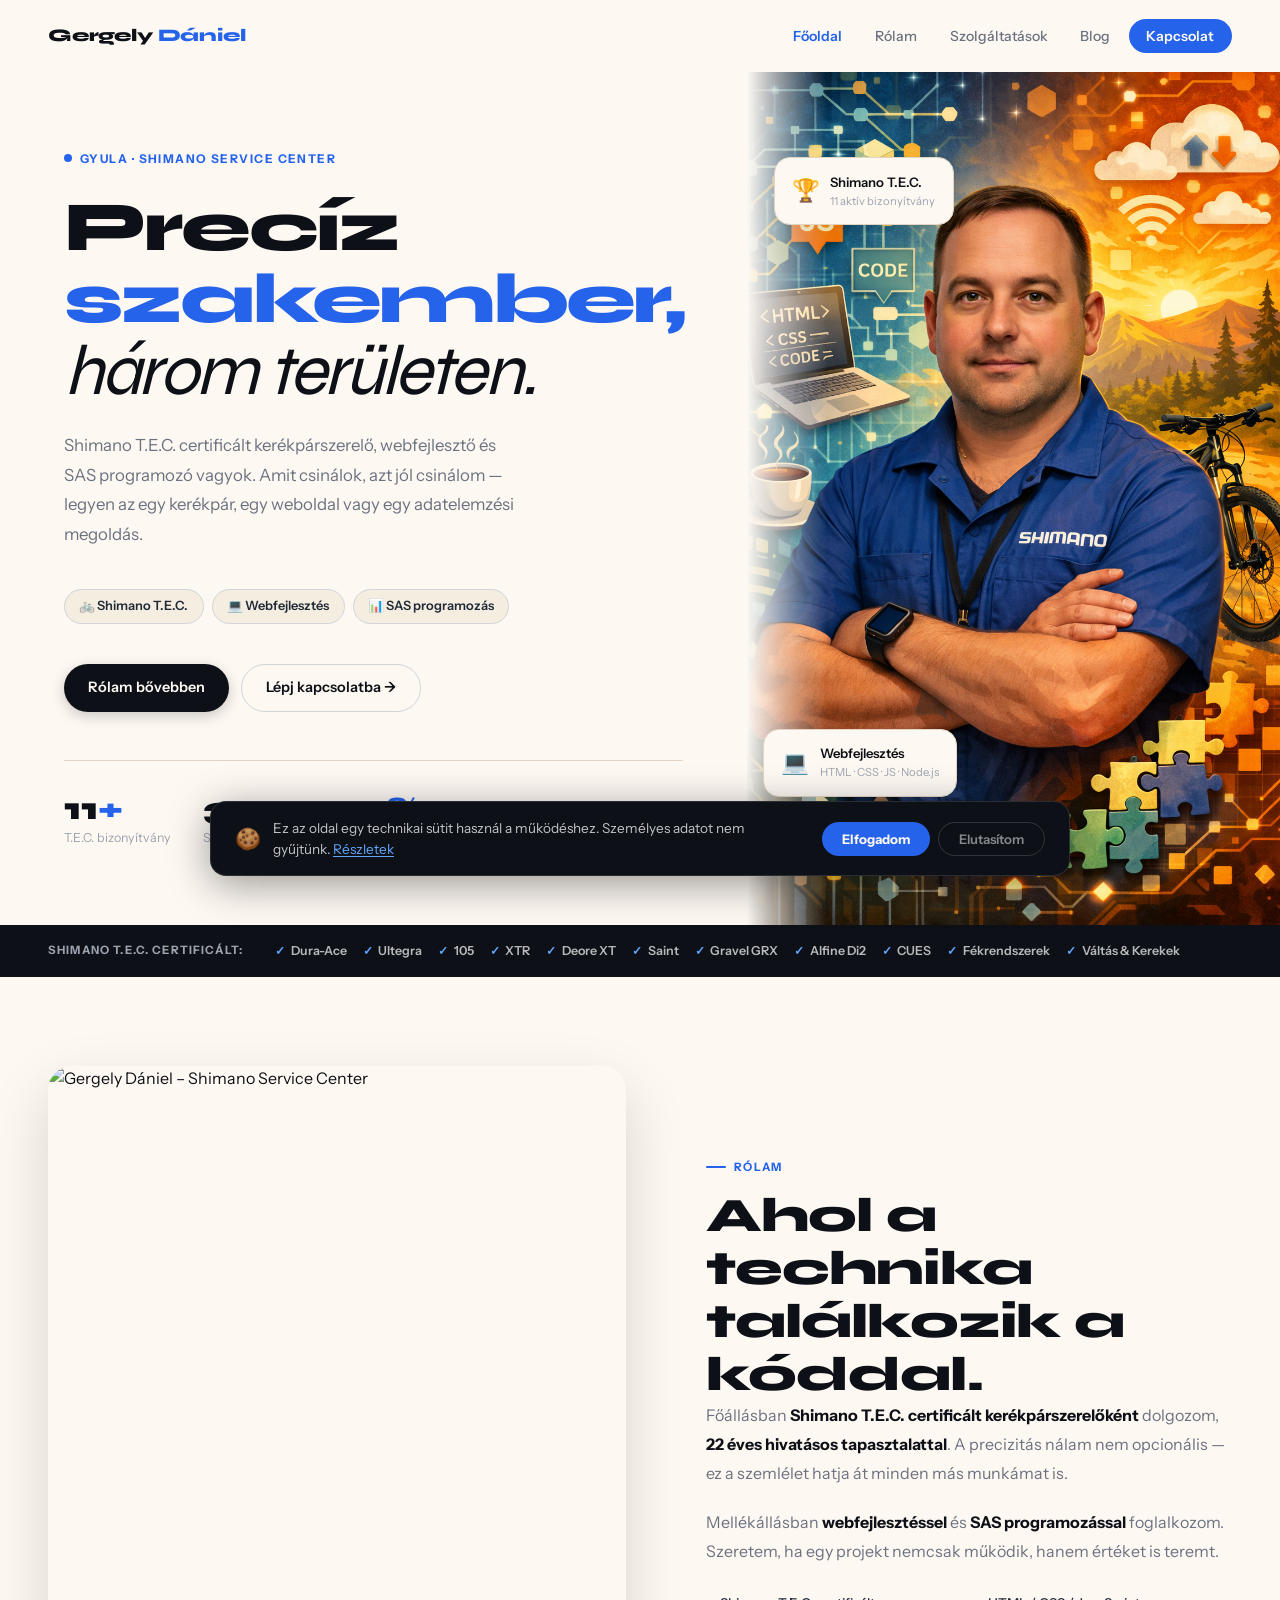
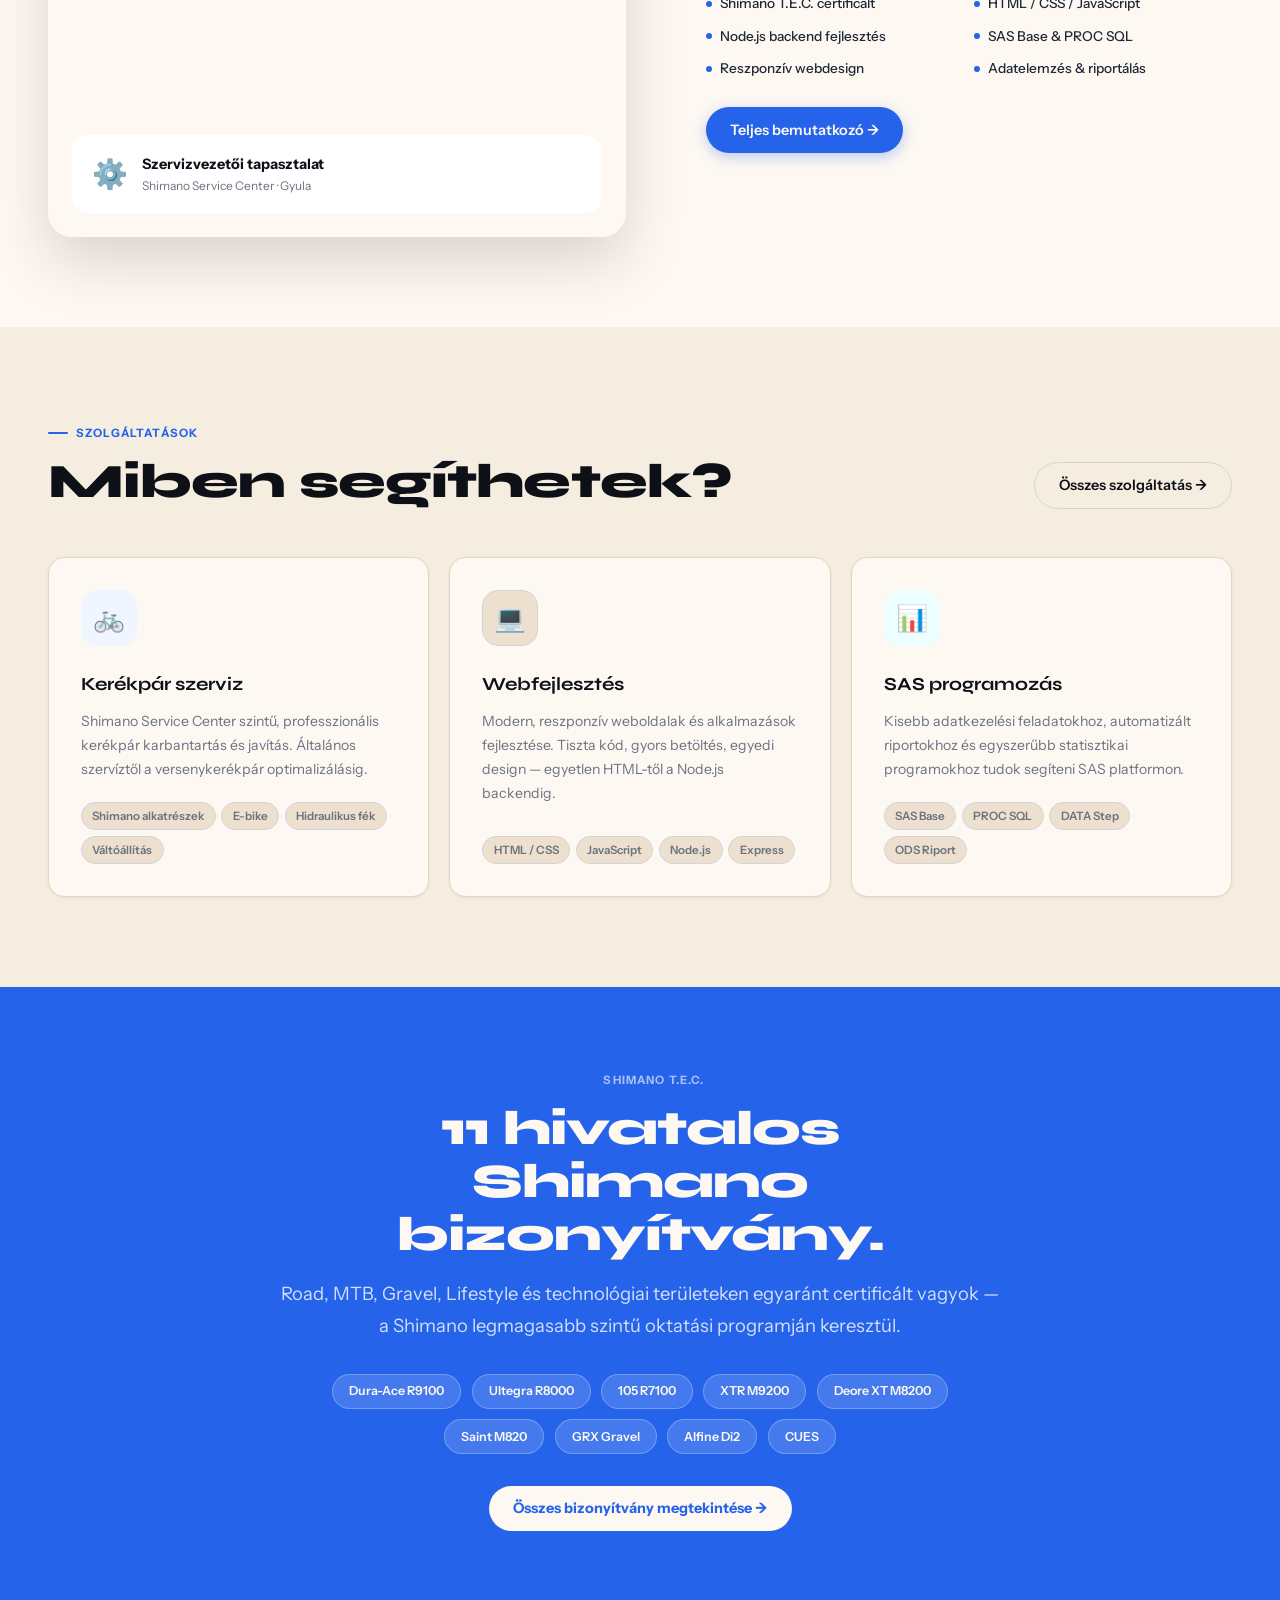
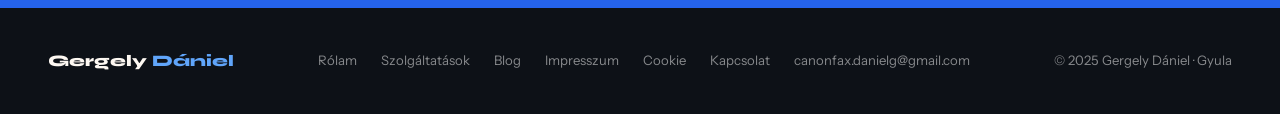
==== commit 8644ec61: "..." ====
--- a/index.html
+++ b/index.html
@@ -144,7 +144,7 @@
           <div class="label">Rólam</div>
           <h2 class="h2">Ahol a technika<br>találkozik a kóddal.</h2>
           <div class="about-content">
-            <p>Főállásban <strong>Shimano certificált kerékpárszerelőként</strong> dolgozom — ahol a precizitás nem opcionális, hanem alapkövetelmény. Ez a szemlélet hatja át minden más munkámat is.</p>
+            <p>Főállásban <strong>Shimano T.E.C. certificált kerékpárszerelőként</strong> dolgozom, <strong>22 éves hivatásos tapasztalattal</strong>. A precizitás nálam nem opcionális — ez a szemlélet hatja át minden más munkámat is.</p>
             <p>Mellékállásban <strong>webfejlesztéssel</strong> és <strong>SAS programozással</strong> foglalkozom. Szeretem, ha egy projekt nemcsak működik, hanem értéket is teremt.</p>
           </div>
           <div class="about-skills">
@@ -200,7 +200,7 @@
         <div class="service-card animate-up delay-3">
           <div class="service-icon icon-cyan">📊</div>
           <div class="service-title">SAS programozás</div>
-          <p class="service-desc">Adatelemzési megoldások, automatizált riportok és statisztikai programok fejlesztése SAS platformon.</p>
+          <p class="service-desc">Kisebb adatkezelési feladatokhoz, automatizált riportokhoz és egyszerűbb statisztikai programokhoz tudok segíteni SAS platformon.</p>
           <div class="service-chips">
             <span class="chip">SAS Base</span>
             <span class="chip">PROC SQL</span>
--- a/css/style.css
+++ b/css/style.css
@@ -7,10 +7,10 @@
 
 /* ── Változók ── */
 :root {
-  --white:      #ffffff;
-  --off:        #f7f8fa;
-  --off2:       #f0f2f5;
-  --gray-100:   #e8eaed;
+  --white:      #fdf8f2;
+  --off:        #f5ede0;
+  --off2:       #ede0ce;
+  --gray-100:   #e2d5c3;
   --gray-200:   #d1d5db;
   --gray-400:   #9ca3af;
   --gray-600:   #6b7280;
@@ -189,20 +189,20 @@
   padding: .45rem .9rem; border-radius: 6px;
   transition: all var(--t); position: relative;
 }
-.nav-links a:hover { color: var(--ink); background: var(--off2); }
-.nav-links a.active { color: var(--ink); }
+.nav-links a:hover { color: var(--blue); background: var(--blue-pale); }
+.nav-links a.active { color: var(--blue); font-weight: 600; }
 .nav-links a.active::after {
-  content: ''; position: absolute; bottom: 2px; left: 50%;
+  
   transform: translateX(-50%);
   width: 4px; height: 4px; border-radius: 50%; background: var(--blue);
 }
 .nav-cta {
-  background: var(--ink) !important; color: var(--white) !important;
+  background: var(--blue) !important; color: var(--white) !important;
   padding: .5rem 1.1rem !important; border-radius: 50px !important;
   font-weight: 600 !important;
 }
 .nav-cta:hover {
-  background: var(--blue) !important;
+  background: var(--blue-dark) !important;
   transform: translateY(-1px);
 }
 
